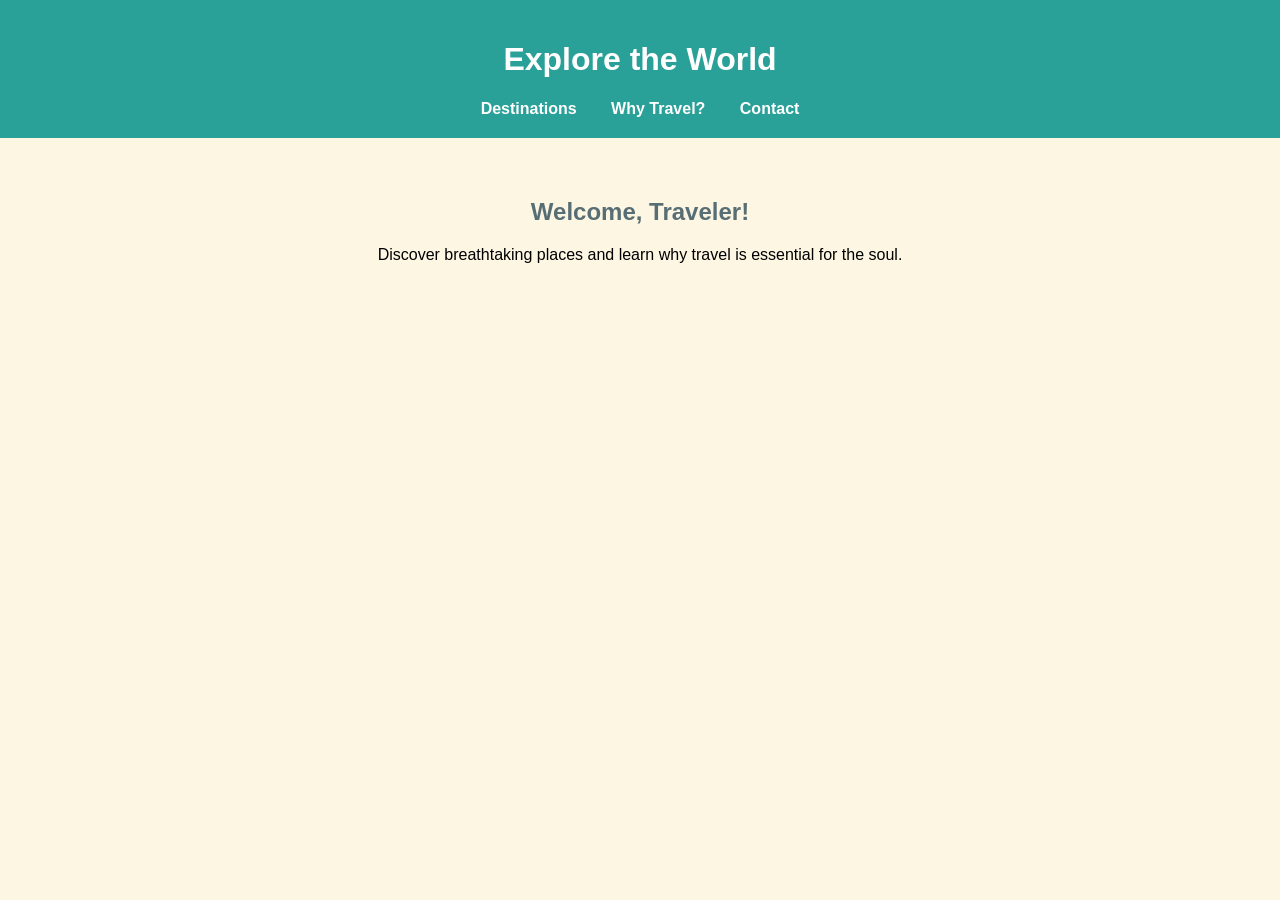
==== index.html @ b03daed4 "Add files via upload" ====
<!DOCTYPE html>
<html>
<head>
    <title>Explore the World</title>
    <link rel="stylesheet" href="style.css">
</head>
<body>
    <header>
        <h1>Explore the World</h1>
        <nav>
            <a href="destinations.html">Destinations</a>
            <a href="why-travel.html">Why Travel?</a>
            <a href="contact.html">Contact</a>
        </nav>
    </header>

    <main>
        <section>
            <h2>Welcome, Traveler!</h2>
            <p>Discover breathtaking places and learn why travel is essential for the soul.</p>
        </section>
    </main>
</body>
</html>
---- style.css ----
body {
    font-family: 'Segoe UI', sans-serif;
    background-color: #fdf6e3;
    margin: 0;
    padding: 0;
    text-align: center;
}

header {
    background-color: #2aa198;
    color: white;
    padding: 20px;
}

nav a {
    margin: 0 15px;
    color: white;
    text-decoration: none;
    font-weight: bold;
}

main {
    padding: 40px;
}
h2 {
    color: #586e75;
}
.destination {
    margin: 40px auto;
    max-width: 600px;
    background-color: #ffffff;
    padding: 20px;
    border-radius: 10px;
    box-shadow: 0 0 10px rgba(0,0,0,0.1);
}


.travel-reasons {
    max-width: 700px;
    margin: 40px auto;
    background-color: #fff;
    padding: 30px;
    border-radius: 10px;
    box-shadow: 0 0 10px rgba(0,0,0,0.1);
    text-align: left;
}

.travel-reasons h2 {
    color: #2aa198;
    margin-top: 20px;
}

.travel-reasons p {
    font-size: 16px;
    color: #333;
}
.contact-form {
    max-width: 600px;
    margin: 40px auto;
    background-color: #fff;
    padding: 30px;
    border-radius: 10px;
    box-shadow: 0 0 10px rgba(0,0,0,0.1);
    text-align: left;
}

.contact-form h2 {
    color: #2aa198;
}

.contact-form input,
.contact-form textarea {
    width: 100%;
    padding: 10px;
    margin-top: 5px;
    border: 1px solid #ccc;
    border-radius: 5px;
}

.contact-form button {
    background-color: #2aa198;
    color: white;
    padding: 10px 20px;
    border: none;
    border-radius: 5px;
    cursor: pointer;
}

.contact-form button:hover {
    background-color: #268f8f;
}
.card {
  border: 1px solid #ccc;
  padding: 20px;
  margin: 20px;
  border-radius: 10px;
  text-align: center;
  background-color: #f9f9f9;
}

.card img {
  max-width: 100%;
  height: auto;
  border-radius: 8px;
}
.card {
  border: 1px solid #ccc;
  border-radius: 8px;
  padding: 16px;
  margin: 16px;
  box-shadow: 2px 2px 8px rgba(0,0,0,0.1);
  text-align: center;
}
.card img {
  border-radius: 4px;
}
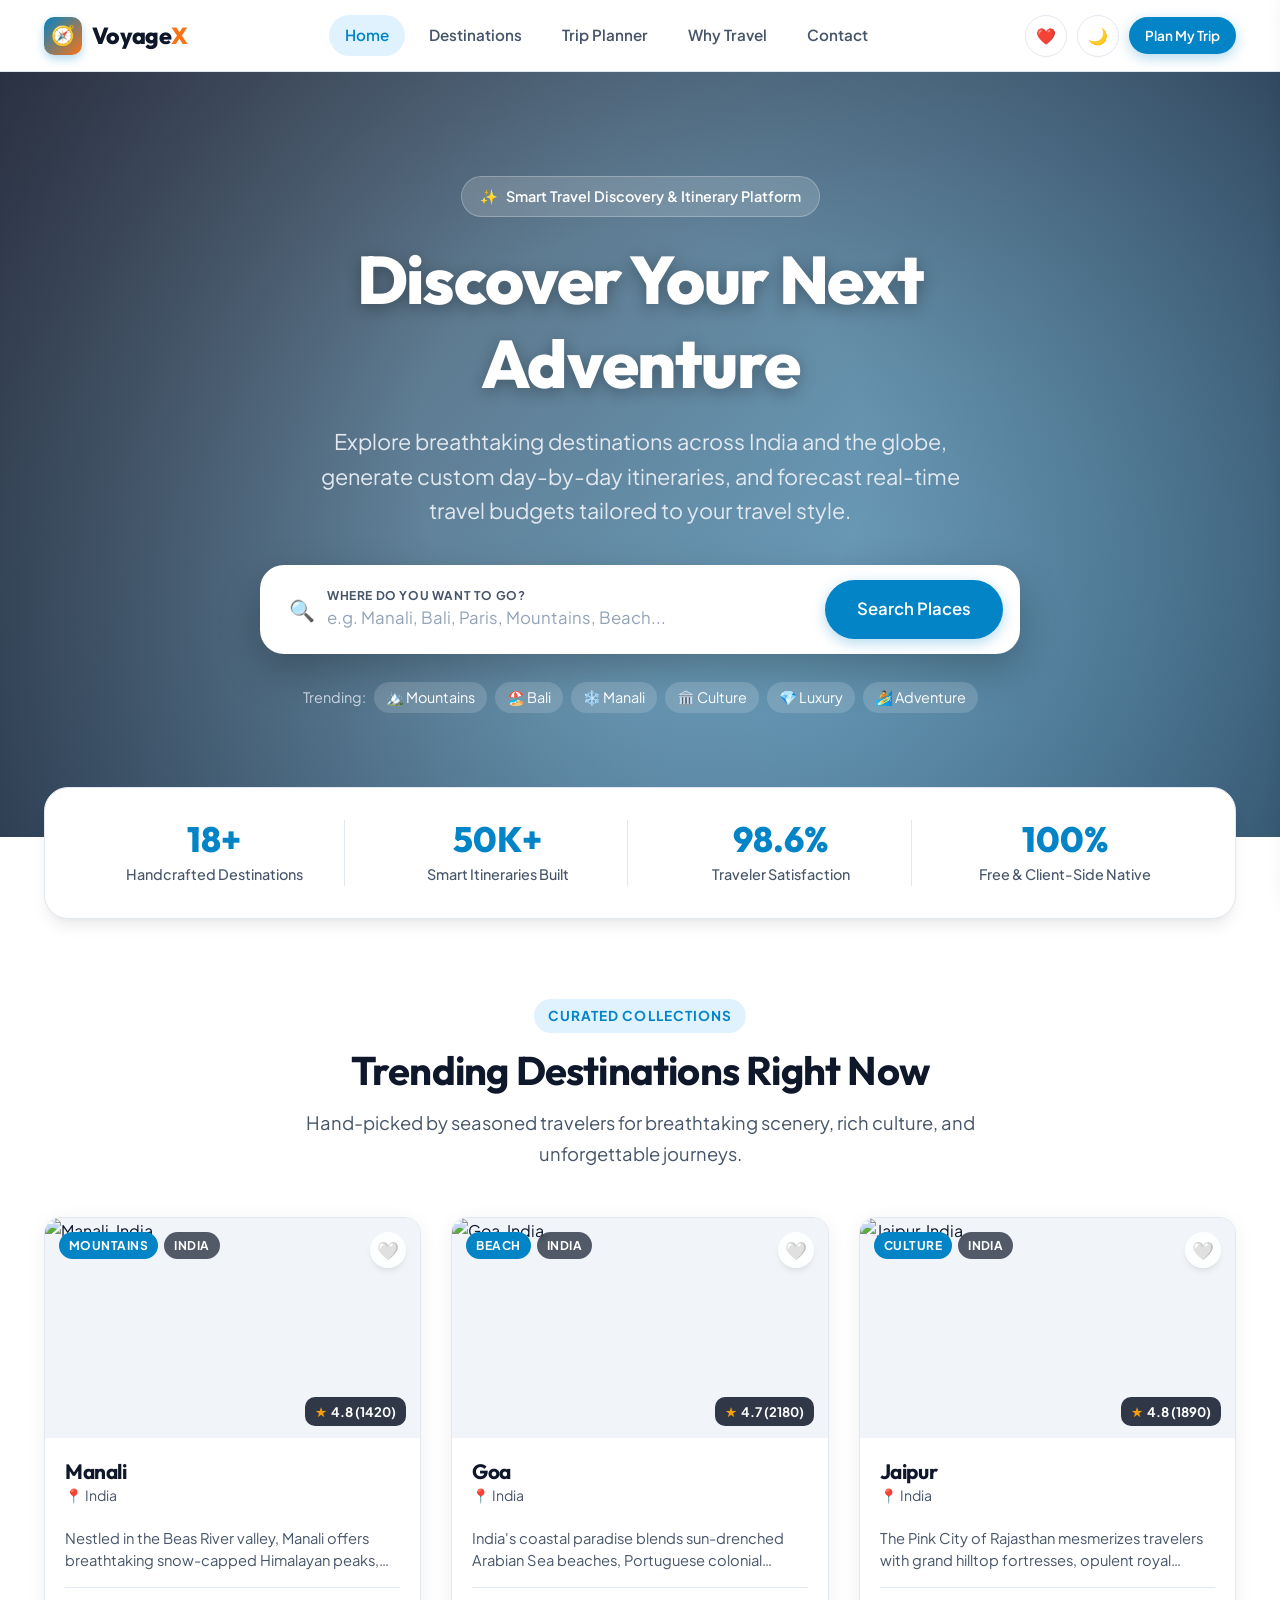
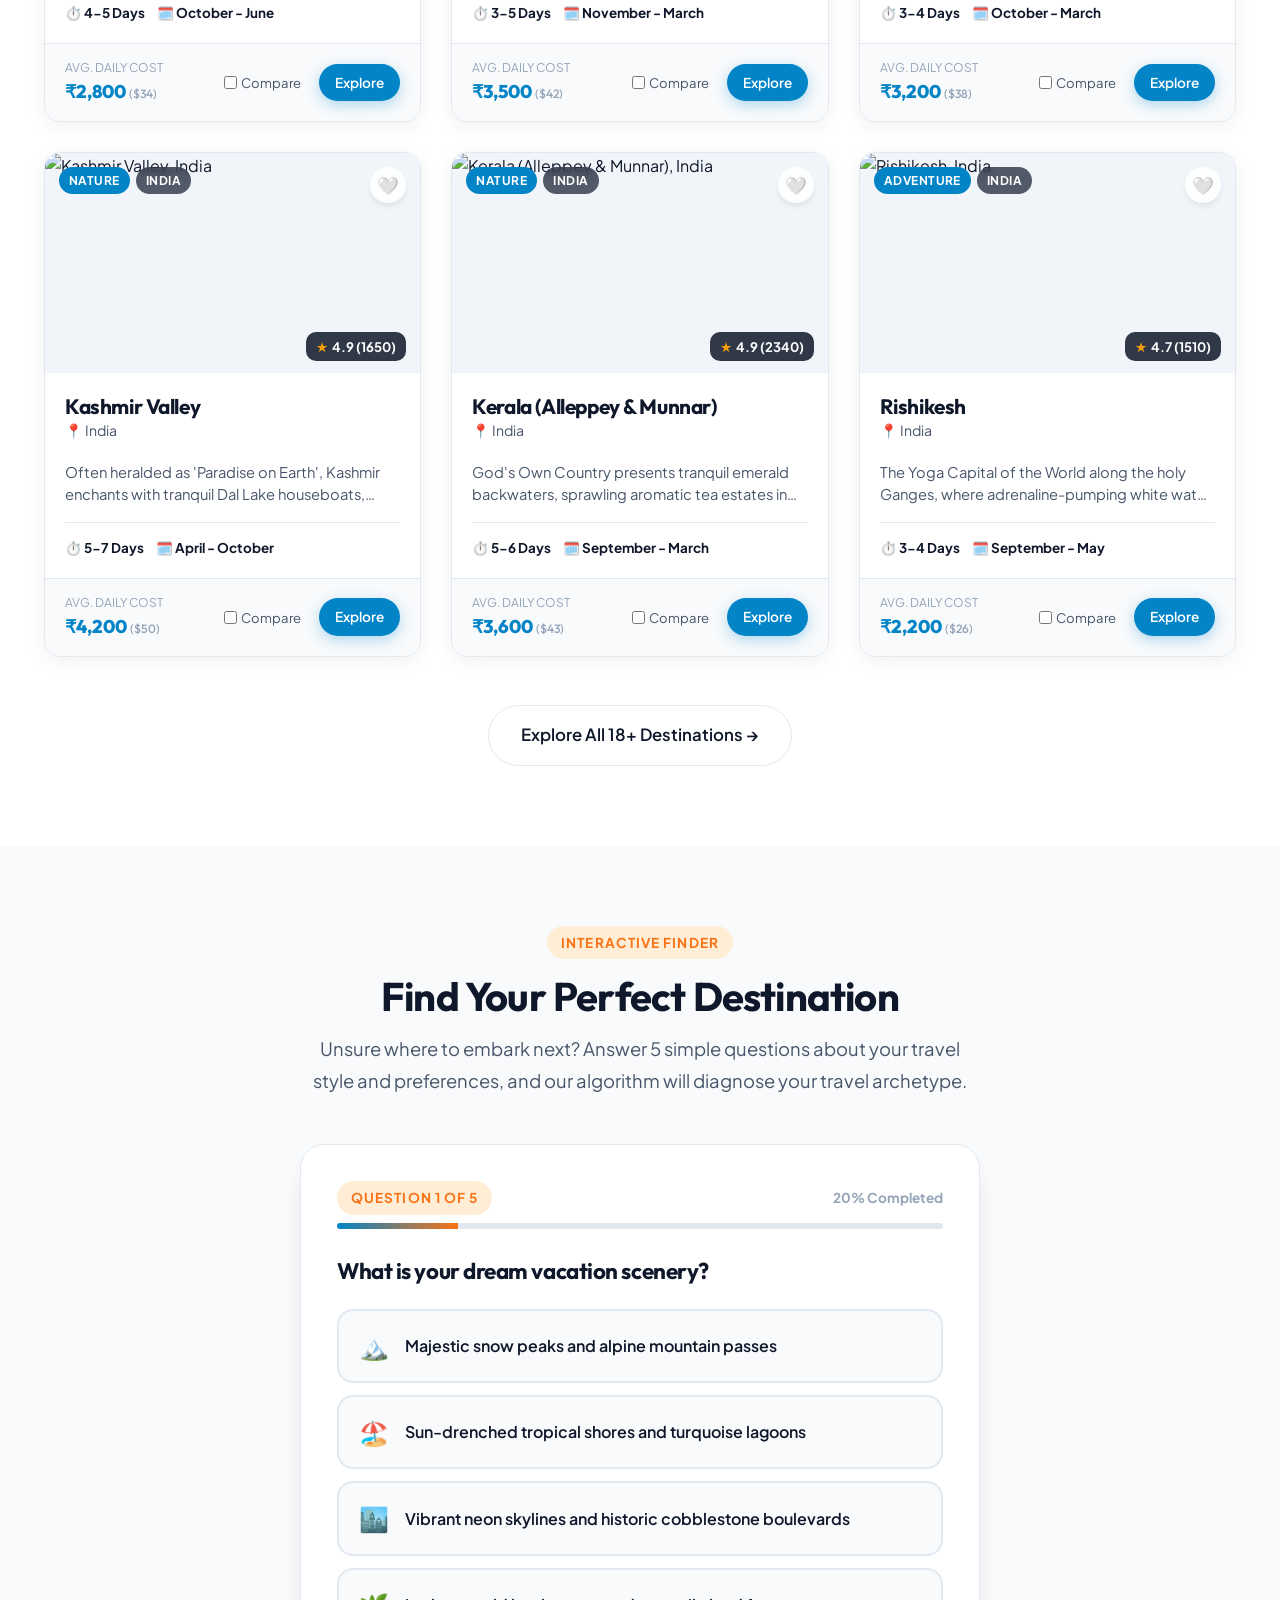
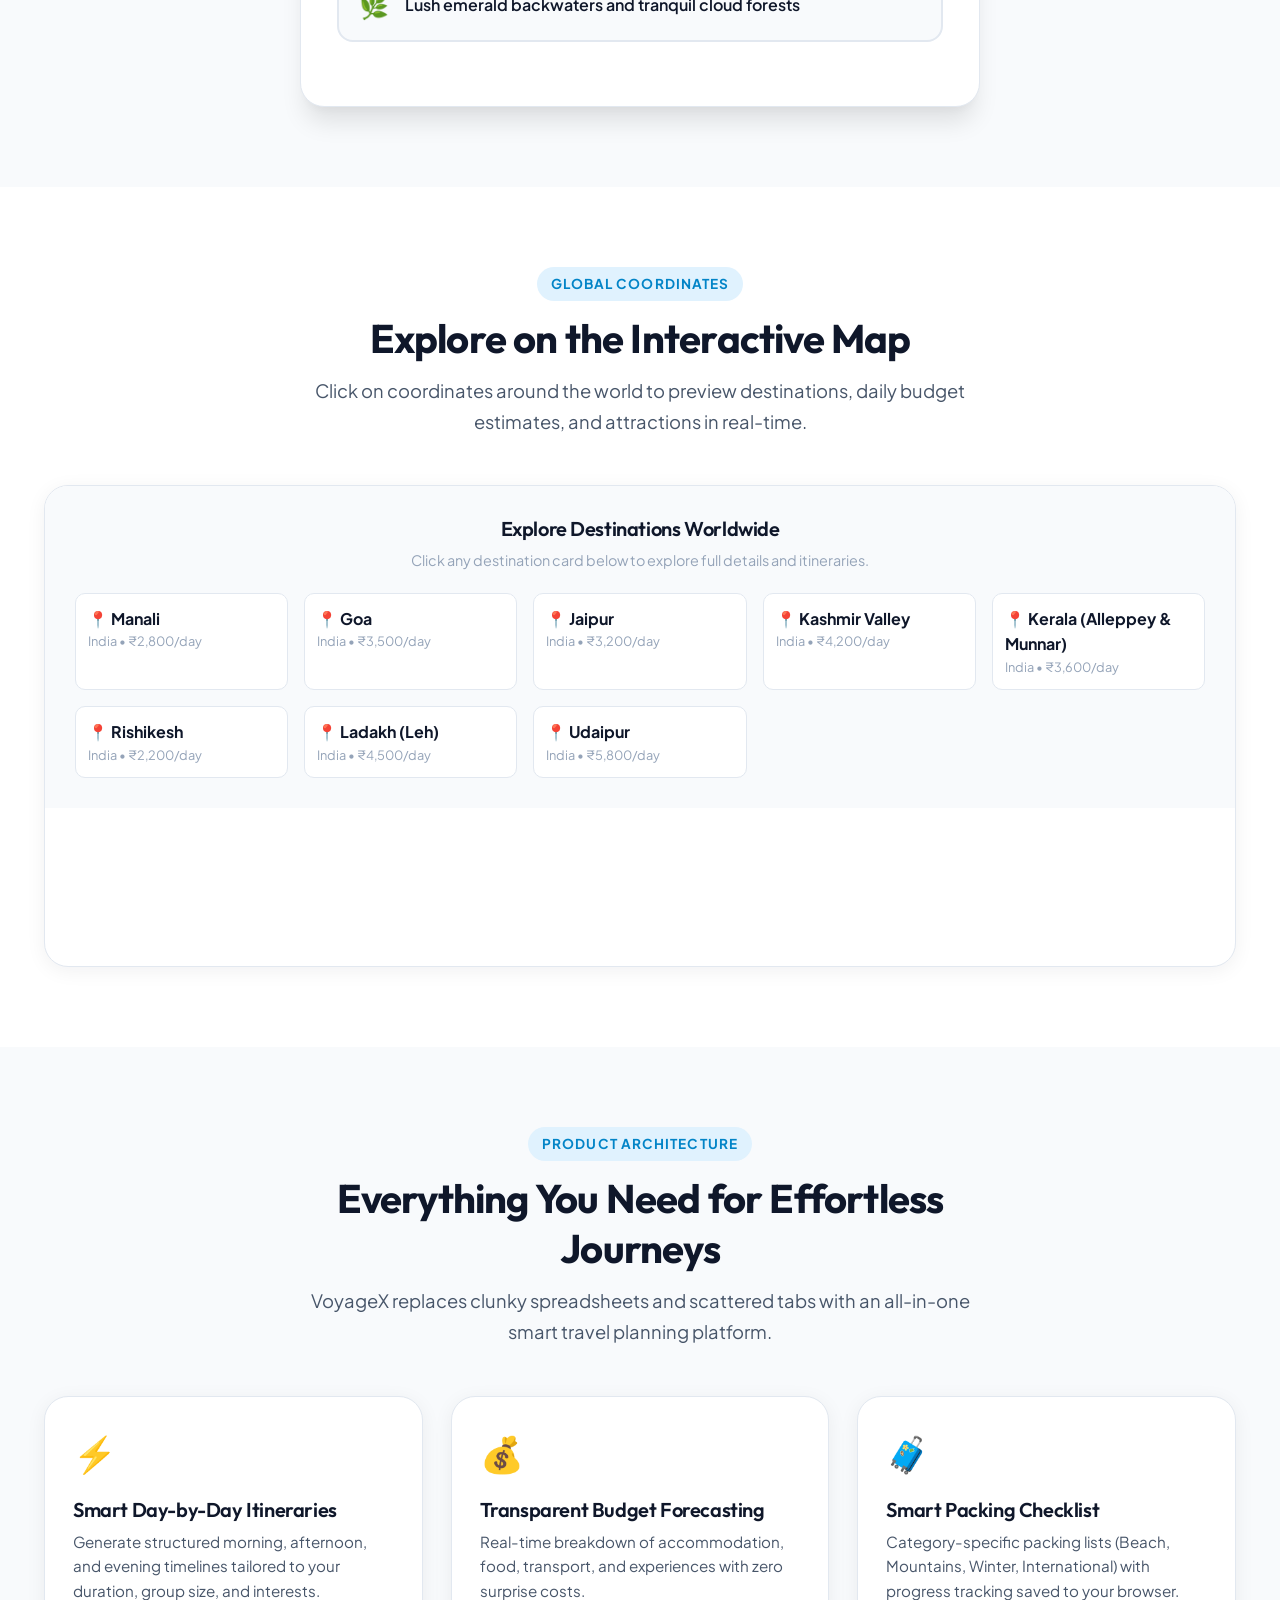
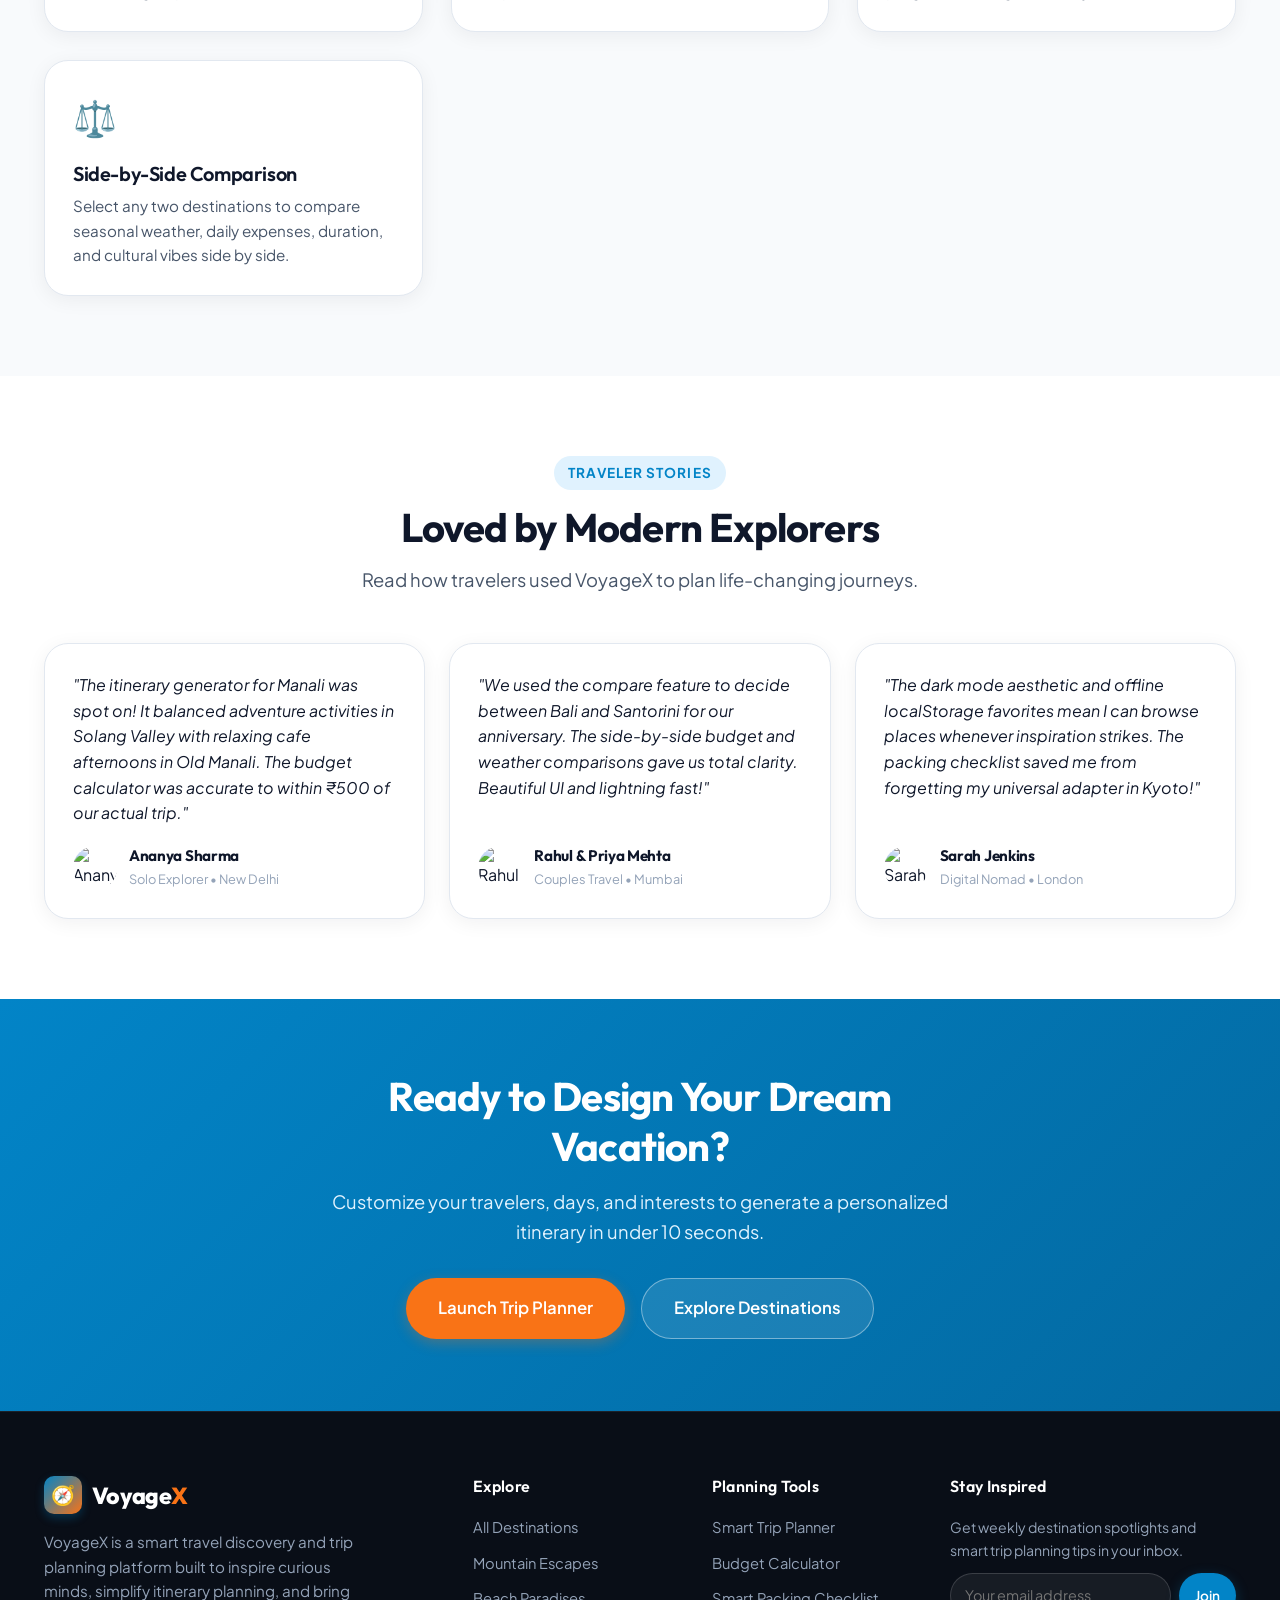
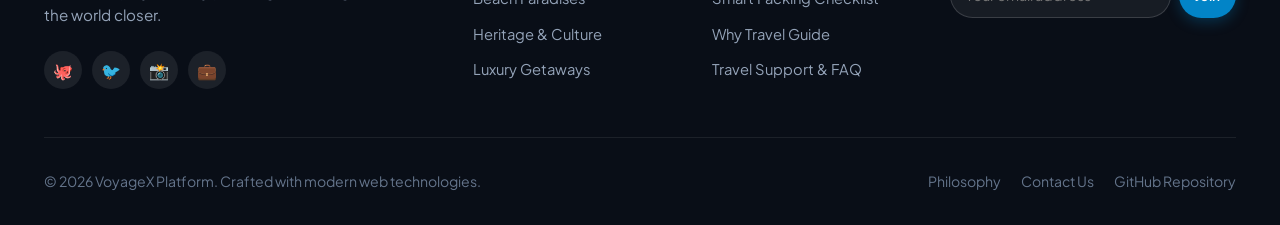
==== commit ed76ebb6: "feat: transform into VoyageX — Smart Travel Discovery & Trip Planning Platform" ====
--- a/index.html
+++ b/index.html
@@ -1,24 +1,445 @@
-<!DOCTYPE html>
-<html>
-<head>
-    <title>Explore the World</title>
-    <link rel="stylesheet" href="style.css">
-</head>
-<body>
-    <header>
-        <h1>Explore the World</h1>
-        <nav>
-            <a href="destinations.html">Destinations</a>
-            <a href="why-travel.html">Why Travel?</a>
-            <a href="contact.html">Contact</a>
-        </nav>
-    </header>
-
-    <main>
-        <section>
-            <h2>Welcome, Traveler!</h2>
-            <p>Discover breathtaking places and learn why travel is essential for the soul.</p>
-        </section>
-    </main>
-</body>
+<!DOCTYPE html>
+<html lang="en" data-theme="light">
+<head>
+  <meta charset="UTF-8">
+  <meta name="viewport" content="width=device-width, initial-scale=1.0">
+  <title>VoyageX — Smart Travel Discovery & Trip Planning Platform</title>
+  <meta name="description" content="Discover handpicked world destinations, build personalized day-by-day travel itineraries, calculate real-time budgets, and find your perfect vacation with VoyageX.">
+  <meta name="keywords" content="travel planning, trip planner, travel discovery, itinerary builder, travel budget calculator, best destinations">
+  
+  <!-- Open Graph / Meta -->
+  <meta property="og:type" content="website">
+  <meta property="og:title" content="VoyageX — Smart Travel Discovery & Trip Planning Platform">
+  <meta property="og:description" content="Explore breathtaking destinations and generate custom day-by-day itineraries with real-time budget forecasting.">
+  <meta property="og:image" content="https://images.unsplash.com/photo-1469854523086-cc02fe5d8800?auto=format&fit=crop&w=1200&q=80">
+  
+  <!-- Favicon (SVG Data URL) -->
+  <link rel="icon" href="data:image/svg+xml,<svg xmlns=%22http://www.w3.org/2000/svg%22 viewBox=%220 0 100 100%22><text y=%22.9em%22 font-size=%2290%22>🧭</text></svg>">
+
+  <!-- Leaflet CSS for Map -->
+  <link rel="stylesheet" href="https://unpkg.com/leaflet@1.9.4/dist/leaflet.css" integrity="sha256-p4NxAoJBhIIN+hmNHrzRCf9tD/miZyoHS5obTRR9BMY=" crossorigin="" />
+
+  <!-- Stylesheets -->
+  <link rel="stylesheet" href="css/style.css">
+  <link rel="stylesheet" href="css/components.css">
+  <link rel="stylesheet" href="css/dark-mode.css">
+  <link rel="stylesheet" href="css/responsive.css">
+</head>
+<body>
+  <!-- Accessible Skip Link -->
+  <a href="#main-content" class="skip-link">Skip to main content</a>
+
+  <!-- Global Header & Navbar -->
+  <header class="site-header">
+    <div class="container nav-container">
+      <a href="index.html" class="brand-logo" aria-label="VoyageX Home">
+        <span class="logo-icon">🧭</span>
+        <span>Voyage<span class="brand-highlight">X</span></span>
+      </a>
+
+      <!-- Desktop Navigation Links -->
+      <nav class="nav-menu" aria-label="Main Navigation">
+        <a href="index.html" class="nav-link active">Home</a>
+        <a href="destinations.html" class="nav-link">Destinations</a>
+        <a href="trip-planner.html" class="nav-link">Trip Planner</a>
+        <a href="why-travel.html" class="nav-link">Why Travel</a>
+        <a href="contact.html" class="nav-link">Contact</a>
+      </nav>
+
+      <!-- Nav Actions (Favorites, Dark Mode, Mobile Hamburger) -->
+      <div class="nav-actions">
+        <button class="btn-icon open-favorites-btn" aria-label="View Saved Favorites" title="Saved Favorites">
+          ❤️
+          <span class="badge-count fav-badge-count" style="display: none;">0</span>
+        </button>
+
+        <button class="btn-icon theme-toggle-btn" aria-label="Toggle Theme" title="Toggle Theme">
+          <span class="theme-toggle-icon">🌙</span>
+        </button>
+
+        <a href="trip-planner.html" class="btn btn-sm btn-primary nav-cta-btn">
+          Plan My Trip
+        </a>
+
+        <!-- Hamburger for Mobile -->
+        <button class="hamburger" aria-label="Toggle Mobile Menu" aria-expanded="false">
+          <span></span>
+          <span></span>
+          <span></span>
+        </button>
+      </div>
+    </div>
+  </header>
+
+  <!-- Mobile Navigation Drawer -->
+  <div class="mobile-nav-backdrop" aria-hidden="true"></div>
+  <aside class="mobile-nav-drawer" aria-label="Mobile Navigation Drawer">
+    <div class="mobile-nav-header">
+      <div class="brand-logo">
+        <span class="logo-icon">🧭</span>
+        <span>Voyage<span class="brand-highlight">X</span></span>
+      </div>
+      <button class="mobile-nav-close btn-icon" aria-label="Close Mobile Menu">✕</button>
+    </div>
+    <div class="mobile-nav-links">
+      <a href="index.html" class="nav-link active">Home</a>
+      <a href="destinations.html" class="nav-link">Destinations</a>
+      <a href="trip-planner.html" class="nav-link">Trip Planner</a>
+      <a href="why-travel.html" class="nav-link">Why Travel</a>
+      <a href="contact.html" class="nav-link">Contact</a>
+    </div>
+    <div style="margin-top: auto; padding-top: 24px; border-top: 1px solid var(--border);">
+      <button class="btn btn-primary" style="width: 100%;" onclick="window.location.href='trip-planner.html'">
+        ✨ Launch Trip Builder
+      </button>
+    </div>
+  </aside>
+
+  <!-- Saved Favorites Slide-Over Drawer -->
+  <div class="favorites-drawer-backdrop drawer-backdrop" aria-hidden="true">
+    <div class="drawer-panel" role="dialog" aria-label="My Saved Destinations">
+      <div class="drawer-header">
+        <div style="display: flex; align-items: center; gap: 8px;">
+          <h4 style="margin: 0; font-size: 1.15rem;">❤️ Saved Destinations</h4>
+          <span class="section-tag accent fav-badge-count" style="margin: 0; font-size: 0.75rem; padding: 2px 8px;">0</span>
+        </div>
+        <button class="close-favorites-btn btn-icon" aria-label="Close Favorites Drawer">✕</button>
+      </div>
+      <div class="drawer-body favorites-list-container">
+        <!-- Rendered dynamically via js/app.js -->
+      </div>
+      <div class="drawer-footer" style="display: flex; justify-content: space-between; align-items: center;">
+        <button class="btn btn-sm btn-ghost clear-favorites-btn" style="color: var(--danger);">Clear All</button>
+        <a href="destinations.html" class="btn btn-sm btn-primary" onclick="closeFavoritesDrawer()">Explore More</a>
+      </div>
+    </div>
+  </div>
+
+  <!-- Main Content -->
+  <main id="main-content">
+    <!-- Cinematic Hero Section -->
+    <section class="hero-section">
+      <div class="hero-overlay"></div>
+      <div class="hero-content">
+        <div class="hero-badge">
+          <span>✨</span> Smart Travel Discovery & Itinerary Platform
+        </div>
+        <h1 class="hero-title">Discover Your Next Adventure</h1>
+        <p class="hero-subtitle">
+          Explore breathtaking destinations across India and the globe, generate custom day-by-day itineraries, and forecast real-time travel budgets tailored to your travel style.
+        </p>
+
+        <!-- Floating Destination Live Search Bar -->
+        <form class="hero-search-card" onsubmit="event.preventDefault(); handleHeroSearch();">
+          <div class="search-field-group">
+            <span class="search-icon">🔍</span>
+            <div class="search-input-wrapper">
+              <label for="hero-search-input">Where do you want to go?</label>
+              <input type="text" id="hero-search-input" placeholder="e.g. Manali, Bali, Paris, Mountains, Beach..." autocomplete="off">
+            </div>
+          </div>
+          <button type="submit" class="btn btn-primary btn-lg">Search Places</button>
+        </form>
+
+        <!-- Quick Filter Tags -->
+        <div class="hero-quick-tags">
+          <span>Trending:</span>
+          <span class="hero-quick-tag" onclick="window.location.href='destinations.html?category=Mountains'">🏔️ Mountains</span>
+          <span class="hero-quick-tag" onclick="window.location.href='destinations.html?search=Bali'">🏖️ Bali</span>
+          <span class="hero-quick-tag" onclick="window.location.href='destinations.html?search=Manali'">❄️ Manali</span>
+          <span class="hero-quick-tag" onclick="window.location.href='destinations.html?category=Culture'">🏛️ Culture</span>
+          <span class="hero-quick-tag" onclick="window.location.href='destinations.html?category=Luxury'">💎 Luxury</span>
+          <span class="hero-quick-tag" onclick="window.location.href='destinations.html?category=Adventure'">🏄 Adventure</span>
+        </div>
+      </div>
+    </section>
+
+    <!-- Platform Stats Bar -->
+    <section class="container" style="position: relative;">
+      <div class="stats-bar">
+        <div class="stat-item">
+          <div class="stat-number">18+</div>
+          <div class="stat-label">Handcrafted Destinations</div>
+        </div>
+        <div class="stat-item">
+          <div class="stat-number">50K+</div>
+          <div class="stat-label">Smart Itineraries Built</div>
+        </div>
+        <div class="stat-item">
+          <div class="stat-number">98.6%</div>
+          <div class="stat-label">Traveler Satisfaction</div>
+        </div>
+        <div class="stat-item">
+          <div class="stat-number">100%</div>
+          <div class="stat-label">Free & Client-Side Native</div>
+        </div>
+      </div>
+    </section>
+
+    <!-- Featured / Trending Destinations Section -->
+    <section class="section-padding">
+      <div class="container">
+        <div class="section-header">
+          <span class="section-tag">Curated Collections</span>
+          <h2>Trending Destinations Right Now</h2>
+          <p class="lead">Hand-picked by seasoned travelers for breathtaking scenery, rich culture, and unforgettable journeys.</p>
+        </div>
+
+        <!-- Dynamic Destination Grid -->
+        <div class="destinations-grid" id="trending-destinations-grid">
+          <!-- Dynamically populated via script -->
+        </div>
+
+        <div style="text-align: center; margin-top: 48px;">
+          <a href="destinations.html" class="btn btn-outline btn-lg">
+            Explore All 18+ Destinations →
+          </a>
+        </div>
+      </div>
+    </section>
+
+    <!-- Travel Personality Quiz Teaser Section -->
+    <section class="section-padding" style="background: var(--bg-secondary);">
+      <div class="container">
+        <div class="section-header">
+          <span class="section-tag accent">Interactive Finder</span>
+          <h2>Find Your Perfect Destination</h2>
+          <p class="lead">Unsure where to embark next? Answer 5 simple questions about your travel style and preferences, and our algorithm will diagnose your travel archetype.</p>
+        </div>
+
+        <!-- Embedded Interactive Quiz -->
+        <div id="quiz-container">
+          <!-- Rendered dynamically by js/quiz.js -->
+        </div>
+      </div>
+    </section>
+
+    <!-- Interactive Global Map Explorer -->
+    <section class="section-padding">
+      <div class="container">
+        <div class="section-header">
+          <span class="section-tag">Global Coordinates</span>
+          <h2>Explore on the Interactive Map</h2>
+          <p class="lead">Click on coordinates around the world to preview destinations, daily budget estimates, and attractions in real-time.</p>
+        </div>
+
+        <div class="map-section-wrapper">
+          <div id="voyagex-map" role="region" aria-label="Interactive Travel Map"></div>
+        </div>
+      </div>
+    </section>
+
+    <!-- Why VoyageX Platform Features -->
+    <section class="section-padding" style="background: var(--bg-secondary);">
+      <div class="container">
+        <div class="section-header">
+          <span class="section-tag">Product Architecture</span>
+          <h2>Everything You Need for Effortless Journeys</h2>
+          <p class="lead">VoyageX replaces clunky spreadsheets and scattered tabs with an all-in-one smart travel planning platform.</p>
+        </div>
+
+        <div style="display: grid; grid-template-columns: repeat(auto-fit, minmax(280px, 1fr)); gap: 28px;">
+          <!-- Feature 1 -->
+          <div class="planner-card">
+            <div style="font-size: 2.2rem; margin-bottom: 16px;">⚡</div>
+            <h4>Smart Day-by-Day Itineraries</h4>
+            <p style="margin-top: 8px; font-size: 0.95rem;">Generate structured morning, afternoon, and evening timelines tailored to your duration, group size, and interests.</p>
+          </div>
+
+          <!-- Feature 2 -->
+          <div class="planner-card">
+            <div style="font-size: 2.2rem; margin-bottom: 16px;">💰</div>
+            <h4>Transparent Budget Forecasting</h4>
+            <p style="margin-top: 8px; font-size: 0.95rem;">Real-time breakdown of accommodation, food, transport, and experiences with zero surprise costs.</p>
+          </div>
+
+          <!-- Feature 3 -->
+          <div class="planner-card">
+            <div style="font-size: 2.2rem; margin-bottom: 16px;">🧳</div>
+            <h4>Smart Packing Checklist</h4>
+            <p style="margin-top: 8px; font-size: 0.95rem;">Category-specific packing lists (Beach, Mountains, Winter, International) with progress tracking saved to your browser.</p>
+          </div>
+
+          <!-- Feature 4 -->
+          <div class="planner-card">
+            <div style="font-size: 2.2rem; margin-bottom: 16px;">⚖️</div>
+            <h4>Side-by-Side Comparison</h4>
+            <p style="margin-top: 8px; font-size: 0.95rem;">Select any two destinations to compare seasonal weather, daily expenses, duration, and cultural vibes side by side.</p>
+          </div>
+        </div>
+      </div>
+    </section>
+
+    <!-- Testimonials Section -->
+    <section class="section-padding">
+      <div class="container">
+        <div class="section-header">
+          <span class="section-tag">Traveler Stories</span>
+          <h2>Loved by Modern Explorers</h2>
+          <p class="lead">Read how travelers used VoyageX to plan life-changing journeys.</p>
+        </div>
+
+        <div style="display: grid; grid-template-columns: repeat(auto-fit, minmax(300px, 1fr)); gap: 24px;">
+          <!-- Testimonial 1 -->
+          <div class="planner-card" style="display: flex; flex-direction: column; justify-content: space-between;">
+            <p style="font-size: 1rem; font-style: italic; color: var(--text-primary); margin-bottom: 20px;">
+              "The itinerary generator for Manali was spot on! It balanced adventure activities in Solang Valley with relaxing cafe afternoons in Old Manali. The budget calculator was accurate to within ₹500 of our actual trip."
+            </p>
+            <div style="display: flex; align-items: center; gap: 12px;">
+              <img src="https://images.unsplash.com/photo-1534528741775-53994a69daeb?auto=format&fit=crop&w=120&q=80" alt="Ananya" style="width: 44px; height: 44px; border-radius: 50%; object-fit: cover;">
+              <div>
+                <h5 style="margin: 0; font-size: 0.95rem;">Ananya Sharma</h5>
+                <span style="font-size: 0.8rem; color: var(--text-muted);">Solo Explorer • New Delhi</span>
+              </div>
+            </div>
+          </div>
+
+          <!-- Testimonial 2 -->
+          <div class="planner-card" style="display: flex; flex-direction: column; justify-content: space-between;">
+            <p style="font-size: 1rem; font-style: italic; color: var(--text-primary); margin-bottom: 20px;">
+              "We used the compare feature to decide between Bali and Santorini for our anniversary. The side-by-side budget and weather comparisons gave us total clarity. Beautiful UI and lightning fast!"
+            </p>
+            <div style="display: flex; align-items: center; gap: 12px;">
+              <img src="https://images.unsplash.com/photo-1507003211169-0a1dd7228f2d?auto=format&fit=crop&w=120&q=80" alt="Rahul" style="width: 44px; height: 44px; border-radius: 50%; object-fit: cover;">
+              <div>
+                <h5 style="margin: 0; font-size: 0.95rem;">Rahul & Priya Mehta</h5>
+                <span style="font-size: 0.8rem; color: var(--text-muted);">Couples Travel • Mumbai</span>
+              </div>
+            </div>
+          </div>
+
+          <!-- Testimonial 3 -->
+          <div class="planner-card" style="display: flex; flex-direction: column; justify-content: space-between;">
+            <p style="font-size: 1rem; font-style: italic; color: var(--text-primary); margin-bottom: 20px;">
+              "The dark mode aesthetic and offline localStorage favorites mean I can browse places whenever inspiration strikes. The packing checklist saved me from forgetting my universal adapter in Kyoto!"
+            </p>
+            <div style="display: flex; align-items: center; gap: 12px;">
+              <img src="https://images.unsplash.com/photo-1517841905240-472988babdf9?auto=format&fit=crop&w=120&q=80" alt="Sarah" style="width: 44px; height: 44px; border-radius: 50%; object-fit: cover;">
+              <div>
+                <h5 style="margin: 0; font-size: 0.95rem;">Sarah Jenkins</h5>
+                <span style="font-size: 0.8rem; color: var(--text-muted);">Digital Nomad • London</span>
+              </div>
+            </div>
+          </div>
+        </div>
+      </div>
+    </section>
+
+    <!-- Global CTA Banner -->
+    <section style="background: linear-gradient(135deg, var(--primary) 0%, #0369a1 100%); color: #fff; padding: 72px 24px; text-align: center;">
+      <div class="container" style="max-width: 720px;">
+        <h2 style="color: #fff; margin-bottom: 16px;">Ready to Design Your Dream Vacation?</h2>
+        <p style="color: #e0f2fe; font-size: 1.15rem; margin-bottom: 32px;">
+          Customize your travelers, days, and interests to generate a personalized itinerary in under 10 seconds.
+        </p>
+        <div style="display: flex; gap: 16px; justify-content: center; flex-wrap: wrap;">
+          <a href="trip-planner.html" class="btn btn-accent btn-lg">Launch Trip Planner</a>
+          <a href="destinations.html" class="btn btn-outline btn-lg" style="color: #fff; border-color: rgba(255,255,255,0.4); background: rgba(255,255,255,0.1);">Explore Destinations</a>
+        </div>
+      </div>
+    </section>
+  </main>
+
+  <!-- Global Footer -->
+  <footer class="site-footer">
+    <div class="container">
+      <div class="footer-top">
+        <!-- Brand Column -->
+        <div class="footer-brand">
+          <div class="brand-logo" style="color: #fff;">
+            <span class="logo-icon">🧭</span>
+            <span>Voyage<span class="brand-highlight">X</span></span>
+          </div>
+          <p>
+            VoyageX is a smart travel discovery and trip planning platform built to inspire curious minds, simplify itinerary planning, and bring the world closer.
+          </p>
+          <div class="footer-socials">
+            <a href="https://github.com/manas0306-ops/travel-website" target="_blank" rel="noopener noreferrer" class="footer-social-link" aria-label="GitHub">🐙</a>
+            <a href="contact.html" class="footer-social-link" aria-label="Twitter">🐦</a>
+            <a href="contact.html" class="footer-social-link" aria-label="Instagram">📸</a>
+            <a href="contact.html" class="footer-social-link" aria-label="LinkedIn">💼</a>
+          </div>
+        </div>
+
+        <!-- Navigation Columns -->
+        <div class="footer-col">
+          <h4>Explore</h4>
+          <div class="footer-links">
+            <a href="destinations.html">All Destinations</a>
+            <a href="destinations.html?category=Mountains">Mountain Escapes</a>
+            <a href="destinations.html?category=Beach">Beach Paradises</a>
+            <a href="destinations.html?category=Culture">Heritage & Culture</a>
+            <a href="destinations.html?category=Luxury">Luxury Getaways</a>
+          </div>
+        </div>
+
+        <div class="footer-col">
+          <h4>Planning Tools</h4>
+          <div class="footer-links">
+            <a href="trip-planner.html">Smart Trip Planner</a>
+            <a href="trip-planner.html#budget-section">Budget Calculator</a>
+            <a href="trip-planner.html#packing-section">Smart Packing Checklist</a>
+            <a href="why-travel.html">Why Travel Guide</a>
+            <a href="contact.html">Travel Support & FAQ</a>
+          </div>
+        </div>
+
+        <!-- Newsletter Column -->
+        <div class="footer-col">
+          <h4>Stay Inspired</h4>
+          <p style="font-size: 0.88rem; color: #94a3b8; margin-bottom: 12px;">Get weekly destination spotlights and smart trip planning tips in your inbox.</p>
+          <form class="newsletter-form">
+            <input type="email" placeholder="Your email address" required aria-label="Email address for newsletter">
+            <button type="submit" class="btn btn-sm btn-primary">Join</button>
+          </form>
+        </div>
+      </div>
+
+      <div class="footer-bottom">
+        <div>
+          &copy; 2026 VoyageX Platform. Crafted with modern web technologies.
+        </div>
+        <div class="footer-legal-links">
+          <a href="why-travel.html">Philosophy</a>
+          <a href="contact.html">Contact Us</a>
+          <a href="https://github.com/manas0306-ops/travel-website" target="_blank" rel="noopener noreferrer">GitHub Repository</a>
+        </div>
+      </div>
+    </div>
+  </footer>
+
+  <!-- Destination Detail Modal Container -->
+  <div id="destination-modal" class="modal-backdrop" role="dialog" aria-modal="true"></div>
+
+  <!-- Leaflet Map JS -->
+  <script src="https://unpkg.com/leaflet@1.9.4/dist/leaflet.js" integrity="sha256-20nQCchB9co0qIjJZRGuk2/Z9VM+kNiyxNV1lvTlZBo=" crossorigin=""></script>
+
+  <!-- Application Scripts -->
+  <script src="js/destinations-data.js"></script>
+  <script src="js/app.js"></script>
+  <script src="js/destinations.js"></script>
+  <script src="js/quiz.js"></script>
+  <script src="js/map.js"></script>
+
+  <script>
+    // Inline script for hero search redirect and homepage trending list render
+    function handleHeroSearch() {
+      const input = document.getElementById('hero-search-input');
+      if (input && input.value.trim()) {
+        window.location.href = `destinations.html?search=${encodeURIComponent(input.value.trim())}`;
+      } else {
+        window.location.href = 'destinations.html';
+      }
+    }
+
+    document.addEventListener('DOMContentLoaded', () => {
+      // Render trending destinations on homepage
+      const trendingContainer = document.getElementById('trending-destinations-grid');
+      if (trendingContainer && typeof DESTINATIONS !== 'undefined') {
+        const trendingList = DESTINATIONS.filter(d => d.trending || d.featured).slice(0, 6);
+        trendingContainer.innerHTML = trendingList.map(item => createDestinationCardHtml(item)).join('');
+      }
+    });
+  </script>
+</body>
 </html>
--- a/css/style.css
+++ b/css/style.css
@@ -0,0 +1,789 @@
+/* ==========================================================================
+   VOYAGEX DESIGN SYSTEM — CORE STYLESHEET
+   Tokens, Typography, Header, Navigation, Footer, Modals, Drawers & Utilities
+   ========================================================================== */
+
+@import url('https://fonts.googleapis.com/css2?family=Outfit:wght@400;500;600;700;800&family=Plus+Jakarta+Sans:wght@300;400;500;600;700&display=swap');
+
+/* --- DESIGN TOKENS --- */
+:root {
+  /* Brand Palette - Travel Teal & Sunset Coral */
+  --primary: #0284c7;            /* Deep travel cyan */
+  --primary-hover: #0369a1;
+  --primary-light: #e0f2fe;
+  --primary-subtle: #f0f9ff;
+  --primary-rgb: 2, 132, 199;
+
+  --accent: #f97316;             /* Warm sunset coral */
+  --accent-hover: #ea580c;
+  --accent-light: #ffedd5;
+  --accent-rgb: 249, 115, 22;
+
+  --success: #10b981;
+  --warning: #f59e0b;
+  --danger: #ef4444;
+
+  /* Neutral Light Theme */
+  --bg-primary: #ffffff;
+  --bg-secondary: #f8fafc;
+  --bg-tertiary: #f1f5f9;
+  --surface: #ffffff;
+  --surface-elevated: #ffffff;
+  --border: #e2e8f0;
+  --border-subtle: #cbd5e1;
+
+  --text-primary: #0f172a;       /* Deep navy charcoal */
+  --text-secondary: #475569;     /* Slate */
+  --text-muted: #94a3b8;         /* Soft slate */
+  --text-inverse: #ffffff;
+
+  /* Glassmorphism & Overlays */
+  --glass-bg: rgba(255, 255, 255, 0.82);
+  --glass-border: rgba(255, 255, 255, 0.4);
+  --glass-shadow: 0 8px 32px 0 rgba(15, 23, 42, 0.08);
+  --modal-backdrop: rgba(15, 23, 42, 0.6);
+
+  /* Shadows */
+  --shadow-sm: 0 1px 2px 0 rgba(0, 0, 0, 0.05);
+  --shadow-md: 0 4px 6px -1px rgba(0, 0, 0, 0.08), 0 2px 4px -2px rgba(0, 0, 0, 0.05);
+  --shadow-lg: 0 10px 15px -3px rgba(0, 0, 0, 0.08), 0 4px 6px -4px rgba(0, 0, 0, 0.04);
+  --shadow-xl: 0 20px 25px -5px rgba(0, 0, 0, 0.1), 0 8px 10px -6px rgba(0, 0, 0, 0.04);
+  --shadow-card: 0 4px 20px rgba(15, 23, 42, 0.06);
+  --shadow-card-hover: 0 16px 32px rgba(15, 23, 42, 0.12);
+
+  /* Radii */
+  --radius-sm: 6px;
+  --radius-md: 10px;
+  --radius-lg: 16px;
+  --radius-xl: 24px;
+  --radius-full: 9999px;
+
+  /* Typography */
+  --font-display: 'Outfit', -apple-system, BlinkMacSystemFont, 'Segoe UI', Roboto, sans-serif;
+  --font-body: 'Plus Jakarta Sans', -apple-system, BlinkMacSystemFont, 'Segoe UI', Roboto, sans-serif;
+
+  /* Transitions */
+  --transition-fast: 0.15s ease;
+  --transition-base: 0.25s cubic-bezier(0.4, 0, 0.2, 1);
+  --transition-smooth: 0.4s cubic-bezier(0.16, 1, 0.3, 1);
+
+  /* Layout */
+  --header-height: 72px;
+  --container-max: 1240px;
+}
+
+/* --- RESET & BOX MODEL --- */
+*, *::before, *::after {
+  box-sizing: border-box;
+  margin: 0;
+  padding: 0;
+}
+
+html {
+  scroll-behavior: smooth;
+  font-size: 16px;
+  -webkit-text-size-adjust: 100%;
+}
+
+body {
+  font-family: var(--font-body);
+  background-color: var(--bg-primary);
+  color: var(--text-primary);
+  line-height: 1.6;
+  min-height: 100vh;
+  display: flex;
+  flex-direction: column;
+  overflow-x: hidden;
+  transition: background-color var(--transition-smooth), color var(--transition-smooth);
+}
+
+img, picture, video, canvas, svg {
+  display: block;
+  max-width: 100%;
+}
+
+input, button, textarea, select {
+  font: inherit;
+  color: inherit;
+}
+
+button {
+  cursor: pointer;
+  border: none;
+  background: none;
+}
+
+a {
+  color: inherit;
+  text-decoration: none;
+  transition: color var(--transition-fast);
+}
+
+ul, ol {
+  list-style: none;
+}
+
+/* --- ACCESSIBILITY & FOCUS --- */
+:focus-visible {
+  outline: 2px solid var(--primary);
+  outline-offset: 3px;
+  border-radius: var(--radius-sm);
+}
+
+.skip-link {
+  position: absolute;
+  top: -100px;
+  left: 20px;
+  background: var(--primary);
+  color: #fff;
+  padding: 10px 16px;
+  z-index: 9999;
+  border-radius: var(--radius-md);
+  font-weight: 600;
+  transition: top var(--transition-fast);
+}
+.skip-link:focus {
+  top: 16px;
+}
+
+/* --- TYPOGRAPHY --- */
+h1, h2, h3, h4, h5, h6 {
+  font-family: var(--font-display);
+  font-weight: 700;
+  line-height: 1.25;
+  color: var(--text-primary);
+  letter-spacing: -0.02em;
+}
+
+h1 { font-size: clamp(2.25rem, 5vw, 3.5rem); }
+h2 { font-size: clamp(1.75rem, 3.5vw, 2.5rem); }
+h3 { font-size: clamp(1.25rem, 2.5vw, 1.75rem); }
+h4 { font-size: 1.25rem; font-weight: 600; }
+
+p {
+  color: var(--text-secondary);
+}
+
+.lead {
+  font-size: 1.15rem;
+  line-height: 1.7;
+  color: var(--text-secondary);
+}
+
+.section-tag {
+  display: inline-flex;
+  align-items: center;
+  gap: 6px;
+  background: var(--primary-light);
+  color: var(--primary);
+  font-size: 0.85rem;
+  font-weight: 700;
+  text-transform: uppercase;
+  letter-spacing: 0.08em;
+  padding: 6px 14px;
+  border-radius: var(--radius-full);
+  margin-bottom: 12px;
+}
+
+.section-tag.accent {
+  background: var(--accent-light);
+  color: var(--accent);
+}
+
+/* --- LAYOUT UTILITIES --- */
+.container {
+  width: 100%;
+  max-width: var(--container-max);
+  margin-left: auto;
+  margin-right: auto;
+  padding-left: 24px;
+  padding-right: 24px;
+}
+
+.section-padding {
+  padding-top: 80px;
+  padding-bottom: 80px;
+}
+
+.section-header {
+  text-align: center;
+  max-width: 680px;
+  margin: 0 auto 48px auto;
+}
+
+.section-header h2 {
+  margin-bottom: 12px;
+}
+
+.grid {
+  display: grid;
+  gap: 24px;
+}
+
+.flex {
+  display: flex;
+}
+
+.items-center {
+  align-items: center;
+}
+
+.justify-between {
+  justify-content: space-between;
+}
+
+.gap-12 { gap: 12px; }
+.gap-16 { gap: 16px; }
+.gap-24 { gap: 24px; }
+
+/* --- BUTTONS --- */
+.btn {
+  display: inline-flex;
+  align-items: center;
+  justify-content: center;
+  gap: 8px;
+  padding: 12px 24px;
+  font-size: 0.95rem;
+  font-weight: 600;
+  border-radius: var(--radius-full);
+  transition: all var(--transition-base);
+  white-space: nowrap;
+  user-select: none;
+}
+
+.btn-primary {
+  background: var(--primary);
+  color: var(--text-inverse);
+  box-shadow: 0 4px 14px rgba(var(--primary-rgb), 0.3);
+}
+.btn-primary:hover {
+  background: var(--primary-hover);
+  transform: translateY(-2px);
+  box-shadow: 0 6px 20px rgba(var(--primary-rgb), 0.4);
+}
+
+.btn-accent {
+  background: var(--accent);
+  color: var(--text-inverse);
+  box-shadow: 0 4px 14px rgba(var(--accent-rgb), 0.3);
+}
+.btn-accent:hover {
+  background: var(--accent-hover);
+  transform: translateY(-2px);
+  box-shadow: 0 6px 20px rgba(var(--accent-rgb), 0.4);
+}
+
+.btn-outline {
+  border: 1.5px solid var(--border);
+  background: var(--surface);
+  color: var(--text-primary);
+}
+.btn-outline:hover {
+  border-color: var(--primary);
+  color: var(--primary);
+  background: var(--primary-subtle);
+  transform: translateY(-2px);
+}
+
+.btn-ghost {
+  color: var(--text-secondary);
+  padding: 10px 16px;
+}
+.btn-ghost:hover {
+  color: var(--primary);
+  background: var(--bg-secondary);
+}
+
+.btn-sm {
+  padding: 8px 16px;
+  font-size: 0.85rem;
+}
+
+.btn-lg {
+  padding: 16px 32px;
+  font-size: 1.05rem;
+}
+
+.btn-icon {
+  width: 42px;
+  height: 42px;
+  border-radius: var(--radius-full);
+  display: inline-flex;
+  align-items: center;
+  justify-content: center;
+  background: var(--surface);
+  border: 1px solid var(--border);
+  color: var(--text-secondary);
+  transition: all var(--transition-fast);
+  position: relative;
+}
+.btn-icon:hover {
+  color: var(--primary);
+  border-color: var(--primary);
+  transform: scale(1.05);
+}
+
+/* --- HEADER & NAVIGATION --- */
+.site-header {
+  position: sticky;
+  top: 0;
+  left: 0;
+  width: 100%;
+  height: var(--header-height);
+  z-index: 1000;
+  background: var(--glass-bg);
+  backdrop-filter: blur(14px);
+  -webkit-backdrop-filter: blur(14px);
+  border-bottom: 1px solid var(--border);
+  transition: all var(--transition-base);
+}
+
+.site-header.scrolled {
+  box-shadow: var(--shadow-md);
+  border-bottom-color: transparent;
+}
+
+.nav-container {
+  display: flex;
+  align-items: center;
+  justify-content: space-between;
+  height: 100%;
+}
+
+.brand-logo {
+  display: flex;
+  align-items: center;
+  gap: 10px;
+  font-family: var(--font-display);
+  font-size: 1.45rem;
+  font-weight: 800;
+  color: var(--text-primary);
+  letter-spacing: -0.03em;
+}
+
+.brand-logo .logo-icon {
+  width: 38px;
+  height: 38px;
+  background: linear-gradient(135deg, var(--primary), var(--accent));
+  border-radius: var(--radius-md);
+  display: flex;
+  align-items: center;
+  justify-content: center;
+  color: #fff;
+  font-size: 1.2rem;
+  box-shadow: 0 4px 10px rgba(var(--primary-rgb), 0.3);
+}
+
+.brand-logo .brand-highlight {
+  color: var(--accent);
+}
+
+.nav-menu {
+  display: flex;
+  align-items: center;
+  gap: 8px;
+}
+
+.nav-link {
+  font-size: 0.95rem;
+  font-weight: 600;
+  color: var(--text-secondary);
+  padding: 8px 16px;
+  border-radius: var(--radius-full);
+  position: relative;
+  transition: all var(--transition-fast);
+}
+
+.nav-link:hover {
+  color: var(--primary);
+  background: var(--primary-light);
+}
+
+.nav-link.active {
+  color: var(--primary);
+  background: var(--primary-light);
+}
+
+.nav-actions {
+  display: flex;
+  align-items: center;
+  gap: 10px;
+}
+
+.nav-cta-btn {
+  display: none;
+}
+@media (min-width: 900px) {
+  .nav-cta-btn {
+    display: inline-flex;
+  }
+}
+
+.badge-count {
+  position: absolute;
+  top: -4px;
+  right: -4px;
+  background: var(--accent);
+  color: #fff;
+  font-size: 0.72rem;
+  font-weight: 700;
+  min-width: 18px;
+  height: 18px;
+  line-height: 18px;
+  border-radius: var(--radius-full);
+  text-align: center;
+  padding: 0 4px;
+  box-shadow: 0 2px 5px rgba(var(--accent-rgb), 0.4);
+}
+
+.hamburger {
+  display: none;
+  flex-direction: column;
+  justify-content: center;
+  gap: 5px;
+  width: 40px;
+  height: 40px;
+  border-radius: var(--radius-sm);
+  padding: 8px;
+}
+.hamburger span {
+  display: block;
+  height: 2px;
+  width: 100%;
+  background: var(--text-primary);
+  border-radius: 2px;
+  transition: all var(--transition-fast);
+}
+
+/* Mobile Nav Drawer */
+.mobile-nav-backdrop {
+  display: none;
+  position: fixed;
+  inset: 0;
+  background: var(--modal-backdrop);
+  z-index: 1090;
+  opacity: 0;
+  transition: opacity var(--transition-base);
+}
+
+.mobile-nav-backdrop.active {
+  display: block;
+  opacity: 1;
+}
+
+.mobile-nav-drawer {
+  position: fixed;
+  top: 0;
+  right: -320px;
+  width: 300px;
+  height: 100%;
+  background: var(--surface);
+  z-index: 1100;
+  padding: 24px;
+  display: flex;
+  flex-direction: column;
+  box-shadow: -8px 0 24px rgba(0, 0, 0, 0.15);
+  transition: right var(--transition-smooth);
+}
+
+.mobile-nav-drawer.active {
+  right: 0;
+}
+
+.mobile-nav-header {
+  display: flex;
+  align-items: center;
+  justify-content: space-between;
+  margin-bottom: 32px;
+  padding-bottom: 16px;
+  border-bottom: 1px solid var(--border);
+}
+
+.mobile-nav-links {
+  display: flex;
+  flex-direction: column;
+  gap: 12px;
+}
+
+.mobile-nav-links .nav-link {
+  font-size: 1.1rem;
+  padding: 12px 16px;
+}
+
+/* --- FOOTER --- */
+.site-footer {
+  margin-top: auto;
+  background: #090e17;
+  color: #e2e8f0;
+  padding-top: 64px;
+  padding-bottom: 32px;
+  border-top: 1px solid rgba(255, 255, 255, 0.08);
+}
+
+.footer-top {
+  display: grid;
+  grid-template-columns: 2fr 1fr 1fr 1.5fr;
+  gap: 48px;
+  padding-bottom: 48px;
+  border-bottom: 1px solid rgba(255, 255, 255, 0.08);
+}
+
+.footer-brand p {
+  color: #94a3b8;
+  margin: 16px 0 24px 0;
+  max-width: 320px;
+  font-size: 0.95rem;
+}
+
+.footer-socials {
+  display: flex;
+  gap: 10px;
+}
+
+.footer-social-link {
+  width: 38px;
+  height: 38px;
+  border-radius: var(--radius-full);
+  background: rgba(255, 255, 255, 0.08);
+  display: flex;
+  align-items: center;
+  justify-content: center;
+  color: #fff;
+  transition: all var(--transition-fast);
+}
+.footer-social-link:hover {
+  background: var(--primary);
+  transform: translateY(-2px);
+}
+
+.footer-col h4 {
+  color: #fff;
+  font-size: 1rem;
+  margin-bottom: 20px;
+  letter-spacing: 0.02em;
+}
+
+.footer-links {
+  display: flex;
+  flex-direction: column;
+  gap: 12px;
+}
+
+.footer-links a {
+  color: #94a3b8;
+  font-size: 0.92rem;
+  transition: color var(--transition-fast);
+}
+.footer-links a:hover {
+  color: #38bdf8;
+  padding-left: 4px;
+}
+
+.newsletter-form {
+  display: flex;
+  gap: 8px;
+  margin-top: 12px;
+}
+
+.newsletter-form input {
+  flex: 1;
+  padding: 10px 14px;
+  border-radius: var(--radius-full);
+  border: 1px solid rgba(255, 255, 255, 0.15);
+  background: rgba(255, 255, 255, 0.06);
+  color: #fff;
+  font-size: 0.9rem;
+}
+.newsletter-form input:focus {
+  outline: none;
+  border-color: var(--primary);
+}
+
+.footer-bottom {
+  display: flex;
+  align-items: center;
+  justify-content: space-between;
+  padding-top: 32px;
+  font-size: 0.88rem;
+  color: #64748b;
+}
+
+.footer-legal-links {
+  display: flex;
+  gap: 20px;
+}
+.footer-legal-links a:hover {
+  color: #94a3b8;
+}
+
+/* --- TOAST NOTIFICATIONS --- */
+.toast-container {
+  position: fixed;
+  bottom: 24px;
+  right: 24px;
+  z-index: 9999;
+  display: flex;
+  flex-direction: column;
+  gap: 10px;
+  pointer-events: none;
+}
+
+.toast {
+  pointer-events: auto;
+  min-width: 280px;
+  max-width: 400px;
+  background: var(--surface-elevated);
+  color: var(--text-primary);
+  border-radius: var(--radius-md);
+  padding: 14px 20px;
+  box-shadow: var(--shadow-xl);
+  border-left: 4px solid var(--primary);
+  display: flex;
+  align-items: center;
+  justify-content: space-between;
+  gap: 12px;
+  animation: slideInRight 0.3s cubic-bezier(0.16, 1, 0.3, 1) forwards;
+  border: 1px solid var(--border);
+  border-left-width: 4px;
+}
+
+.toast.toast-success { border-left-color: var(--success); }
+.toast.toast-warning { border-left-color: var(--warning); }
+.toast.toast-error { border-left-color: var(--danger); }
+.toast.toast-favorite { border-left-color: var(--accent); }
+
+@keyframes slideInRight {
+  from { opacity: 0; transform: translateX(50px); }
+  to { opacity: 1; transform: translateX(0); }
+}
+
+@keyframes fadeOutRight {
+  from { opacity: 1; transform: translateX(0); }
+  to { opacity: 0; transform: translateX(50px); }
+}
+
+/* --- MODALS & DRAWERS BASE --- */
+.modal-backdrop {
+  position: fixed;
+  inset: 0;
+  background: var(--modal-backdrop);
+  backdrop-filter: blur(4px);
+  -webkit-backdrop-filter: blur(4px);
+  z-index: 2000;
+  display: flex;
+  align-items: center;
+  justify-content: center;
+  padding: 20px;
+  opacity: 0;
+  visibility: hidden;
+  transition: all var(--transition-base);
+}
+
+.modal-backdrop.active {
+  opacity: 1;
+  visibility: visible;
+}
+
+.modal-dialog {
+  background: var(--surface);
+  border-radius: var(--radius-xl);
+  width: 100%;
+  max-width: 760px;
+  max-height: 90vh;
+  overflow-y: auto;
+  box-shadow: var(--shadow-xl);
+  transform: scale(0.95);
+  transition: transform var(--transition-smooth);
+  position: relative;
+  border: 1px solid var(--border);
+}
+
+.modal-backdrop.active .modal-dialog {
+  transform: scale(1);
+}
+
+.modal-close-btn {
+  position: absolute;
+  top: 18px;
+  right: 18px;
+  width: 36px;
+  height: 36px;
+  border-radius: var(--radius-full);
+  background: rgba(0, 0, 0, 0.3);
+  color: #fff;
+  display: flex;
+  align-items: center;
+  justify-content: center;
+  font-size: 1.2rem;
+  z-index: 10;
+  transition: all var(--transition-fast);
+}
+.modal-close-btn:hover {
+  background: rgba(0, 0, 0, 0.6);
+  transform: scale(1.1);
+}
+
+/* Slide-over Drawer for Saved Favorites */
+.drawer-backdrop {
+  position: fixed;
+  inset: 0;
+  background: var(--modal-backdrop);
+  z-index: 2000;
+  opacity: 0;
+  visibility: hidden;
+  transition: all var(--transition-base);
+}
+
+.drawer-backdrop.active {
+  opacity: 1;
+  visibility: visible;
+}
+
+.drawer-panel {
+  position: fixed;
+  top: 0;
+  right: -420px;
+  width: 400px;
+  max-width: 90vw;
+  height: 100%;
+  background: var(--surface);
+  z-index: 2001;
+  display: flex;
+  flex-direction: column;
+  box-shadow: -10px 0 30px rgba(0, 0, 0, 0.2);
+  transition: right var(--transition-smooth);
+}
+
+.drawer-backdrop.active .drawer-panel {
+  right: 0;
+}
+
+.drawer-header {
+  padding: 20px 24px;
+  border-bottom: 1px solid var(--border);
+  display: flex;
+  align-items: center;
+  justify-content: space-between;
+}
+
+.drawer-body {
+  flex: 1;
+  overflow-y: auto;
+  padding: 24px;
+}
+
+.drawer-footer {
+  padding: 16px 24px;
+  border-top: 1px solid var(--border);
+  background: var(--bg-secondary);
+}
+
+/* --- ANIMATION UTILITIES --- */
+@media (prefers-reduced-motion: reduce) {
+  *, *::before, *::after {
+    animation-duration: 0.01ms !important;
+    animation-iteration-count: 1 !important;
+    transition-duration: 0.01ms !important;
+    scroll-behavior: auto !important;
+  }
+}
--- a/css/components.css
+++ b/css/components.css
@@ -0,0 +1,1394 @@
+/* ==========================================================================
+   VOYAGEX DESIGN SYSTEM — COMPONENT STYLESHEET
+   Hero, Cards, Skeletons, Filters, Itinerary, Budget, Quiz, Map & Details Modal
+   ========================================================================== */
+
+/* --- HERO COMPONENT --- */
+.hero-section {
+  position: relative;
+  min-height: 85vh;
+  display: flex;
+  align-items: center;
+  justify-content: center;
+  background: linear-gradient(135deg, rgba(15, 23, 42, 0.72) 0%, rgba(2, 132, 199, 0.55) 100%),
+              url('https://images.unsplash.com/photo-1469854523086-cc02fe5d8800?auto=format&fit=crop&w=1920&q=80') center/cover no-repeat;
+  color: #fff;
+  padding: 80px 24px 100px 24px;
+  text-align: center;
+}
+
+.hero-overlay {
+  position: absolute;
+  inset: 0;
+  background: radial-gradient(circle at center, transparent 30%, rgba(15, 23, 42, 0.6) 100%);
+  pointer-events: none;
+}
+
+.hero-content {
+  position: relative;
+  z-index: 2;
+  max-width: 860px;
+  margin: 0 auto;
+}
+
+.hero-badge {
+  display: inline-flex;
+  align-items: center;
+  gap: 8px;
+  background: rgba(255, 255, 255, 0.16);
+  backdrop-filter: blur(8px);
+  -webkit-backdrop-filter: blur(8px);
+  border: 1px solid rgba(255, 255, 255, 0.25);
+  color: #fff;
+  padding: 8px 18px;
+  border-radius: var(--radius-full);
+  font-size: 0.9rem;
+  font-weight: 600;
+  margin-bottom: 20px;
+}
+
+.hero-title {
+  color: #ffffff;
+  font-size: clamp(2.5rem, 6vw, 4.2rem);
+  font-weight: 800;
+  margin-bottom: 20px;
+  text-shadow: 0 4px 16px rgba(0, 0, 0, 0.3);
+}
+
+.hero-subtitle {
+  color: #e2e8f0;
+  font-size: clamp(1.1rem, 2vw, 1.35rem);
+  max-width: 680px;
+  margin: 0 auto 36px auto;
+  line-height: 1.6;
+}
+
+/* Hero Search Floating Bar */
+.hero-search-card {
+  background: var(--surface);
+  border-radius: var(--radius-xl);
+  padding: 14px 16px;
+  box-shadow: 0 16px 40px rgba(0, 0, 0, 0.25);
+  display: flex;
+  align-items: center;
+  gap: 12px;
+  max-width: 760px;
+  margin: 0 auto 28px auto;
+  border: 1px solid rgba(255, 255, 255, 0.3);
+  text-align: left;
+}
+
+.search-field-group {
+  flex: 1;
+  display: flex;
+  align-items: center;
+  gap: 12px;
+  padding: 6px 12px;
+}
+
+.search-field-group .search-icon {
+  font-size: 1.3rem;
+  color: var(--primary);
+}
+
+.search-input-wrapper {
+  flex: 1;
+}
+
+.search-input-wrapper label {
+  display: block;
+  font-size: 0.75rem;
+  font-weight: 700;
+  color: var(--text-secondary);
+  text-transform: uppercase;
+  letter-spacing: 0.05em;
+}
+
+.search-input-wrapper input {
+  width: 100%;
+  border: none;
+  background: transparent;
+  color: var(--text-primary);
+  font-size: 1.05rem;
+  font-weight: 600;
+  outline: none;
+}
+.search-input-wrapper input::placeholder {
+  color: var(--text-muted);
+  font-weight: 400;
+}
+
+.hero-quick-tags {
+  display: flex;
+  align-items: center;
+  justify-content: center;
+  flex-wrap: wrap;
+  gap: 8px;
+  font-size: 0.9rem;
+  color: #cbd5e1;
+}
+
+.hero-quick-tag {
+  background: rgba(255, 255, 255, 0.15);
+  padding: 4px 12px;
+  border-radius: var(--radius-full);
+  color: #fff;
+  transition: all var(--transition-fast);
+  cursor: pointer;
+}
+.hero-quick-tag:hover {
+  background: rgba(255, 255, 255, 0.3);
+  transform: translateY(-1px);
+}
+
+/* Stats Counter Bar */
+.stats-bar {
+  background: var(--surface);
+  border: 1px solid var(--border);
+  border-radius: var(--radius-xl);
+  padding: 32px 40px;
+  margin-top: -50px;
+  position: relative;
+  z-index: 10;
+  box-shadow: var(--shadow-lg);
+  display: grid;
+  grid-template-columns: repeat(4, 1fr);
+  gap: 24px;
+}
+
+.stat-item {
+  text-align: center;
+  padding: 0 16px;
+  border-right: 1px solid var(--border);
+}
+.stat-item:last-child {
+  border-right: none;
+}
+
+.stat-number {
+  font-family: var(--font-display);
+  font-size: 2.2rem;
+  font-weight: 800;
+  color: var(--primary);
+  line-height: 1.1;
+  margin-bottom: 4px;
+}
+
+.stat-label {
+  font-size: 0.9rem;
+  color: var(--text-secondary);
+  font-weight: 500;
+}
+
+/* --- DESTINATION CARDS --- */
+.destinations-grid {
+  display: grid;
+  grid-template-columns: repeat(auto-fill, minmax(320px, 1fr));
+  gap: 30px;
+}
+
+.destination-card {
+  background: var(--surface);
+  border-radius: var(--radius-lg);
+  border: 1px solid var(--border);
+  overflow: hidden;
+  box-shadow: var(--shadow-card);
+  transition: transform var(--transition-smooth), box-shadow var(--transition-smooth), border-color var(--transition-fast);
+  display: flex;
+  flex-direction: column;
+  position: relative;
+}
+
+.destination-card:hover {
+  transform: translateY(-6px);
+  box-shadow: var(--shadow-card-hover);
+  border-color: var(--border-subtle);
+}
+
+.card-media {
+  position: relative;
+  width: 100%;
+  height: 220px;
+  overflow: hidden;
+  background: var(--bg-tertiary);
+}
+
+.card-media img {
+  width: 100%;
+  height: 100%;
+  object-fit: cover;
+  transition: transform 0.5s ease;
+}
+
+.destination-card:hover .card-media img {
+  transform: scale(1.06);
+}
+
+.card-badges {
+  position: absolute;
+  top: 14px;
+  left: 14px;
+  display: flex;
+  gap: 6px;
+  z-index: 2;
+}
+
+.badge {
+  padding: 4px 10px;
+  border-radius: var(--radius-full);
+  font-size: 0.75rem;
+  font-weight: 700;
+  text-transform: uppercase;
+  letter-spacing: 0.04em;
+  background: rgba(15, 23, 42, 0.75);
+  color: #fff;
+  backdrop-filter: blur(4px);
+}
+
+.badge-category {
+  background: var(--primary);
+}
+
+.badge-region {
+  background: rgba(15, 23, 42, 0.7);
+}
+
+.card-btn-fav {
+  position: absolute;
+  top: 14px;
+  right: 14px;
+  width: 36px;
+  height: 36px;
+  border-radius: var(--radius-full);
+  background: rgba(255, 255, 255, 0.85);
+  backdrop-filter: blur(4px);
+  display: flex;
+  align-items: center;
+  justify-content: center;
+  font-size: 1.1rem;
+  color: #64748b;
+  box-shadow: var(--shadow-md);
+  transition: all var(--transition-fast);
+  z-index: 2;
+}
+
+.card-btn-fav:hover {
+  transform: scale(1.12);
+  color: var(--accent);
+}
+
+.card-btn-fav.active {
+  color: #ef4444;
+  background: #ffffff;
+}
+
+.card-rating-float {
+  position: absolute;
+  bottom: 12px;
+  right: 14px;
+  background: rgba(15, 23, 42, 0.85);
+  color: #fff;
+  padding: 4px 10px;
+  border-radius: var(--radius-md);
+  font-size: 0.82rem;
+  font-weight: 700;
+  display: flex;
+  align-items: center;
+  gap: 4px;
+  backdrop-filter: blur(4px);
+}
+
+.card-rating-float .star-icon {
+  color: #f59e0b;
+}
+
+.card-body {
+  padding: 20px;
+  flex: 1;
+  display: flex;
+  flex-direction: column;
+}
+
+.card-header-info {
+  display: flex;
+  justify-content: space-between;
+  align-items: flex-start;
+  margin-bottom: 8px;
+}
+
+.card-title {
+  font-size: 1.3rem;
+  font-weight: 700;
+  color: var(--text-primary);
+}
+
+.card-country {
+  font-size: 0.88rem;
+  color: var(--text-secondary);
+  display: flex;
+  align-items: center;
+  gap: 4px;
+  margin-bottom: 12px;
+}
+
+.card-description {
+  font-size: 0.92rem;
+  color: var(--text-secondary);
+  line-height: 1.5;
+  margin-bottom: 16px;
+  display: -webkit-box;
+  -webkit-line-clamp: 2;
+  -webkit-box-orient: vertical;
+  overflow: hidden;
+}
+
+.card-meta-list {
+  display: flex;
+  flex-wrap: wrap;
+  gap: 12px;
+  margin-top: auto;
+  padding-top: 14px;
+  border-top: 1px solid var(--border);
+  font-size: 0.84rem;
+  color: var(--text-secondary);
+}
+
+.card-meta-item {
+  display: flex;
+  align-items: center;
+  gap: 6px;
+}
+
+.card-meta-item strong {
+  color: var(--text-primary);
+}
+
+.card-footer {
+  padding: 14px 20px;
+  background: var(--bg-secondary);
+  border-top: 1px solid var(--border);
+  display: flex;
+  align-items: center;
+  justify-content: space-between;
+}
+
+.card-price-display {
+  display: flex;
+  flex-direction: column;
+}
+
+.price-sub {
+  font-size: 0.75rem;
+  color: var(--text-muted);
+  text-transform: uppercase;
+}
+
+.price-val {
+  font-family: var(--font-display);
+  font-weight: 800;
+  font-size: 1.15rem;
+  color: var(--primary);
+}
+
+.card-actions-row {
+  display: flex;
+  align-items: center;
+  gap: 8px;
+}
+
+.btn-compare-check {
+  font-size: 0.82rem;
+  color: var(--text-secondary);
+  display: inline-flex;
+  align-items: center;
+  gap: 4px;
+  cursor: pointer;
+  padding: 6px 10px;
+  border-radius: var(--radius-sm);
+  transition: background var(--transition-fast);
+}
+.btn-compare-check:hover {
+  background: var(--border);
+}
+
+/* --- SKELETON LOADERS --- */
+.skeleton-card {
+  background: var(--surface);
+  border-radius: var(--radius-lg);
+  border: 1px solid var(--border);
+  overflow: hidden;
+  height: 420px;
+  display: flex;
+  flex-direction: column;
+}
+
+.skeleton-media {
+  height: 220px;
+  background: linear-gradient(90deg, var(--bg-tertiary) 25%, var(--border) 50%, var(--bg-tertiary) 75%);
+  background-size: 200% 100%;
+  animation: skeletonPulse 1.5s infinite;
+}
+
+.skeleton-body {
+  padding: 20px;
+  flex: 1;
+  display: flex;
+  flex-direction: column;
+  gap: 12px;
+}
+
+.skeleton-line {
+  height: 16px;
+  border-radius: var(--radius-sm);
+  background: linear-gradient(90deg, var(--bg-tertiary) 25%, var(--border) 50%, var(--bg-tertiary) 75%);
+  background-size: 200% 100%;
+  animation: skeletonPulse 1.5s infinite;
+}
+
+.skeleton-line.title { width: 60%; height: 24px; }
+.skeleton-line.sub { width: 40%; }
+.skeleton-line.p1 { width: 90%; }
+.skeleton-line.p2 { width: 75%; }
+
+@keyframes skeletonPulse {
+  0% { background-position: 200% 0; }
+  100% { background-position: -200% 0; }
+}
+
+/* --- FILTERS & SEARCH TOOLBAR --- */
+.filter-toolbar {
+  background: var(--surface);
+  border-radius: var(--radius-xl);
+  border: 1px solid var(--border);
+  padding: 24px;
+  margin-bottom: 36px;
+  box-shadow: var(--shadow-sm);
+}
+
+.filter-search-row {
+  display: flex;
+  gap: 16px;
+  margin-bottom: 20px;
+}
+
+.search-input-box {
+  flex: 1;
+  position: relative;
+  display: flex;
+  align-items: center;
+}
+
+.search-input-box input {
+  width: 100%;
+  padding: 12px 16px 12px 44px;
+  border-radius: var(--radius-md);
+  border: 1.5px solid var(--border);
+  background: var(--bg-secondary);
+  color: var(--text-primary);
+  font-size: 0.95rem;
+  transition: all var(--transition-fast);
+}
+
+.search-input-box input:focus {
+  border-color: var(--primary);
+  background: var(--surface);
+  box-shadow: 0 0 0 3px var(--primary-light);
+}
+
+.search-input-box .search-prefix-icon {
+  position: absolute;
+  left: 16px;
+  color: var(--text-muted);
+  font-size: 1.1rem;
+}
+
+.search-clear-btn {
+  position: absolute;
+  right: 14px;
+  color: var(--text-muted);
+  display: none;
+}
+.search-clear-btn.visible {
+  display: block;
+}
+
+/* Category Pills */
+.category-pills-wrapper {
+  overflow-x: auto;
+  white-space: nowrap;
+  padding-bottom: 8px;
+  margin-bottom: 20px;
+  display: flex;
+  gap: 10px;
+  scrollbar-width: thin;
+}
+
+.category-pill {
+  display: inline-flex;
+  align-items: center;
+  gap: 6px;
+  padding: 8px 18px;
+  border-radius: var(--radius-full);
+  background: var(--bg-secondary);
+  border: 1px solid var(--border);
+  color: var(--text-secondary);
+  font-size: 0.88rem;
+  font-weight: 600;
+  transition: all var(--transition-fast);
+}
+
+.category-pill:hover {
+  border-color: var(--primary);
+  color: var(--primary);
+}
+
+.category-pill.active {
+  background: var(--primary);
+  color: #fff;
+  border-color: var(--primary);
+  box-shadow: 0 4px 12px rgba(var(--primary-rgb), 0.25);
+}
+
+/* Filter Controls Row */
+.filter-controls-row {
+  display: flex;
+  flex-wrap: wrap;
+  align-items: center;
+  justify-content: space-between;
+  gap: 16px;
+  padding-top: 16px;
+  border-top: 1px solid var(--border);
+}
+
+.filter-group {
+  display: flex;
+  align-items: center;
+  gap: 8px;
+}
+
+.filter-group label {
+  font-size: 0.85rem;
+  font-weight: 600;
+  color: var(--text-secondary);
+}
+
+.filter-select {
+  padding: 8px 14px;
+  border-radius: var(--radius-md);
+  border: 1.5px solid var(--border);
+  background: var(--surface);
+  color: var(--text-primary);
+  font-size: 0.88rem;
+  font-weight: 500;
+  cursor: pointer;
+  transition: border-color var(--transition-fast);
+}
+
+.filter-select:focus {
+  border-color: var(--primary);
+  outline: none;
+}
+
+.filter-count-badge {
+  font-size: 0.9rem;
+  color: var(--text-secondary);
+  font-weight: 600;
+}
+
+/* --- EMPTY STATE --- */
+.empty-state {
+  text-align: center;
+  padding: 64px 24px;
+  background: var(--surface);
+  border-radius: var(--radius-xl);
+  border: 2px dashed var(--border);
+  max-width: 600px;
+  margin: 32px auto;
+}
+
+.empty-state-icon {
+  font-size: 3.5rem;
+  margin-bottom: 16px;
+  color: var(--text-muted);
+}
+
+.empty-state h3 {
+  margin-bottom: 8px;
+}
+
+.empty-state p {
+  color: var(--text-secondary);
+  margin-bottom: 24px;
+}
+
+/* --- DESTINATION DETAIL MODAL --- */
+.destination-modal-hero {
+  position: relative;
+  height: 320px;
+  background-size: cover;
+  background-position: center;
+  color: #fff;
+  display: flex;
+  align-items: flex-end;
+  padding: 30px;
+}
+
+.destination-modal-hero::before {
+  content: '';
+  position: absolute;
+  inset: 0;
+  background: linear-gradient(0deg, rgba(15, 23, 42, 0.9) 0%, rgba(15, 23, 42, 0.2) 60%, rgba(0, 0, 0, 0.4) 100%);
+}
+
+.modal-hero-title-group {
+  position: relative;
+  z-index: 2;
+}
+
+.modal-hero-title-group h2 {
+  color: #fff;
+  font-size: 2.2rem;
+  margin-bottom: 6px;
+}
+
+.modal-hero-subtitle {
+  font-size: 1rem;
+  color: #cbd5e1;
+  display: flex;
+  align-items: center;
+  gap: 12px;
+}
+
+.modal-details-body {
+  padding: 30px;
+}
+
+.detail-chips-row {
+  display: grid;
+  grid-template-columns: repeat(4, 1fr);
+  gap: 12px;
+  margin-bottom: 28px;
+}
+
+.detail-chip {
+  background: var(--bg-secondary);
+  border: 1px solid var(--border);
+  border-radius: var(--radius-md);
+  padding: 12px 14px;
+  text-align: center;
+}
+
+.detail-chip-label {
+  font-size: 0.72rem;
+  color: var(--text-muted);
+  text-transform: uppercase;
+  font-weight: 700;
+  margin-bottom: 4px;
+}
+
+.detail-chip-val {
+  font-size: 0.95rem;
+  font-weight: 700;
+  color: var(--text-primary);
+}
+
+.detail-section {
+  margin-bottom: 24px;
+}
+
+.detail-section h4 {
+  font-size: 1.1rem;
+  margin-bottom: 12px;
+  display: flex;
+  align-items: center;
+  gap: 8px;
+  color: var(--text-primary);
+}
+
+.tag-cloud {
+  display: flex;
+  flex-wrap: wrap;
+  gap: 8px;
+}
+
+.tag-cloud-item {
+  background: var(--primary-light);
+  color: var(--primary);
+  padding: 6px 14px;
+  border-radius: var(--radius-full);
+  font-size: 0.85rem;
+  font-weight: 600;
+}
+
+/* Weather Widget Card */
+.weather-card {
+  background: linear-gradient(135deg, #0284c7 0%, #0369a1 100%);
+  color: #fff;
+  border-radius: var(--radius-lg);
+  padding: 20px 24px;
+  display: flex;
+  align-items: center;
+  justify-content: space-between;
+  margin-bottom: 28px;
+  box-shadow: 0 8px 20px rgba(2, 132, 199, 0.25);
+}
+
+.weather-info-left {
+  display: flex;
+  align-items: center;
+  gap: 16px;
+}
+
+.weather-icon-large {
+  font-size: 2.8rem;
+}
+
+.weather-temp {
+  font-family: var(--font-display);
+  font-size: 2.4rem;
+  font-weight: 800;
+  line-height: 1;
+}
+
+.weather-status {
+  font-size: 0.9rem;
+  color: #e0f2fe;
+}
+
+.weather-api-badge {
+  background: rgba(255, 255, 255, 0.2);
+  padding: 4px 10px;
+  border-radius: var(--radius-full);
+  font-size: 0.72rem;
+  text-transform: uppercase;
+  font-weight: 700;
+  letter-spacing: 0.05em;
+}
+
+.modal-actions-footer {
+  padding: 20px 30px;
+  background: var(--bg-secondary);
+  border-top: 1px solid var(--border);
+  display: flex;
+  align-items: center;
+  justify-content: space-between;
+}
+
+/* --- DESTINATION COMPARISON DRAWER & MODAL --- */
+.compare-floating-bar {
+  position: fixed;
+  bottom: 24px;
+  left: 50%;
+  transform: translateX(-50%) translateY(120px);
+  background: var(--surface-elevated);
+  border: 1px solid var(--border);
+  border-radius: var(--radius-full);
+  padding: 10px 24px;
+  box-shadow: var(--shadow-xl);
+  z-index: 1000;
+  display: flex;
+  align-items: center;
+  gap: 16px;
+  transition: transform var(--transition-smooth);
+}
+
+.compare-floating-bar.active {
+  transform: translateX(-50%) translateY(0);
+}
+
+.compare-chips-preview {
+  display: flex;
+  align-items: center;
+  gap: 8px;
+}
+
+.compare-chip-item {
+  background: var(--primary-light);
+  color: var(--primary);
+  padding: 4px 12px;
+  border-radius: var(--radius-full);
+  font-size: 0.85rem;
+  font-weight: 600;
+  display: flex;
+  align-items: center;
+  gap: 6px;
+}
+
+.compare-grid {
+  display: grid;
+  grid-template-columns: 1fr 1fr;
+  gap: 24px;
+  padding: 24px;
+}
+
+.compare-col {
+  background: var(--bg-secondary);
+  border: 1px solid var(--border);
+  border-radius: var(--radius-lg);
+  padding: 20px;
+}
+
+.compare-img {
+  width: 100%;
+  height: 180px;
+  object-fit: cover;
+  border-radius: var(--radius-md);
+  margin-bottom: 14px;
+}
+
+.compare-table {
+  width: 100%;
+  border-collapse: collapse;
+  margin-top: 14px;
+  font-size: 0.88rem;
+}
+
+.compare-table td {
+  padding: 8px 4px;
+  border-bottom: 1px solid var(--border);
+}
+.compare-table tr:last-child td {
+  border-bottom: none;
+}
+.compare-table td.label {
+  color: var(--text-muted);
+  font-weight: 600;
+  width: 40%;
+}
+.compare-table td.value {
+  color: var(--text-primary);
+  font-weight: 700;
+}
+
+/* --- SMART TRIP PLANNER & BUDGET CALCULATOR --- */
+.planner-layout {
+  display: grid;
+  grid-template-columns: 380px 1fr;
+  gap: 36px;
+  align-items: flex-start;
+}
+
+.planner-card {
+  background: var(--surface);
+  border-radius: var(--radius-xl);
+  border: 1px solid var(--border);
+  padding: 28px;
+  box-shadow: var(--shadow-card);
+}
+
+.planner-card-header {
+  margin-bottom: 24px;
+}
+.planner-card-header h3 {
+  font-size: 1.35rem;
+  margin-bottom: 6px;
+}
+
+.form-group {
+  margin-bottom: 20px;
+}
+
+.form-group label {
+  display: block;
+  font-size: 0.86rem;
+  font-weight: 700;
+  color: var(--text-primary);
+  margin-bottom: 8px;
+}
+
+.form-control {
+  width: 100%;
+  padding: 12px 14px;
+  border-radius: var(--radius-md);
+  border: 1.5px solid var(--border);
+  background: var(--bg-secondary);
+  color: var(--text-primary);
+  font-size: 0.95rem;
+  transition: all var(--transition-fast);
+}
+
+.form-control:focus {
+  border-color: var(--primary);
+  background: var(--surface);
+  outline: none;
+  box-shadow: 0 0 0 3px var(--primary-light);
+}
+
+/* Style Selection Radio Buttons */
+.style-selector-grid {
+  display: grid;
+  grid-template-columns: repeat(3, 1fr);
+  gap: 10px;
+}
+
+.style-option {
+  border: 1.5px solid var(--border);
+  border-radius: var(--radius-md);
+  padding: 12px 8px;
+  text-align: center;
+  cursor: pointer;
+  background: var(--bg-secondary);
+  transition: all var(--transition-fast);
+  user-select: none;
+}
+
+.style-option:hover {
+  border-color: var(--primary);
+}
+
+.style-option.selected {
+  border-color: var(--primary);
+  background: var(--primary-light);
+  color: var(--primary);
+}
+
+.style-option .icon {
+  font-size: 1.4rem;
+  display: block;
+  margin-bottom: 4px;
+}
+
+.style-option .name {
+  font-size: 0.82rem;
+  font-weight: 700;
+}
+
+/* Interest Multi-select Tags */
+.interest-tags-grid {
+  display: flex;
+  flex-wrap: wrap;
+  gap: 8px;
+}
+
+.interest-tag-chip {
+  padding: 6px 14px;
+  border-radius: var(--radius-full);
+  border: 1.5px solid var(--border);
+  background: var(--bg-secondary);
+  font-size: 0.85rem;
+  font-weight: 600;
+  cursor: pointer;
+  transition: all var(--transition-fast);
+  user-select: none;
+}
+
+.interest-tag-chip.selected {
+  background: var(--accent);
+  color: #fff;
+  border-color: var(--accent);
+}
+
+/* Generated Itinerary Display */
+.itinerary-container {
+  display: flex;
+  flex-direction: column;
+  gap: 24px;
+}
+
+.itinerary-day-card {
+  background: var(--surface);
+  border-radius: var(--radius-lg);
+  border: 1px solid var(--border);
+  padding: 24px;
+  box-shadow: var(--shadow-sm);
+  position: relative;
+  transition: transform var(--transition-fast);
+}
+
+.itinerary-day-header {
+  display: flex;
+  align-items: center;
+  justify-content: space-between;
+  margin-bottom: 16px;
+  padding-bottom: 12px;
+  border-bottom: 1px solid var(--border);
+}
+
+.day-badge {
+  background: var(--primary);
+  color: #fff;
+  padding: 4px 12px;
+  border-radius: var(--radius-full);
+  font-size: 0.82rem;
+  font-weight: 700;
+  text-transform: uppercase;
+  letter-spacing: 0.05em;
+}
+
+.day-theme-title {
+  font-size: 1.15rem;
+  font-weight: 700;
+  color: var(--text-primary);
+}
+
+.itinerary-timeline {
+  display: flex;
+  flex-direction: column;
+  gap: 14px;
+}
+
+.timeline-slot {
+  display: flex;
+  gap: 16px;
+  align-items: flex-start;
+}
+
+.slot-time-badge {
+  min-width: 90px;
+  font-size: 0.78rem;
+  font-weight: 700;
+  color: var(--primary);
+  background: var(--primary-light);
+  padding: 4px 8px;
+  border-radius: var(--radius-sm);
+  text-align: center;
+}
+
+.slot-desc {
+  font-size: 0.92rem;
+  color: var(--text-secondary);
+}
+
+/* Budget Breakdown Widget */
+.budget-summary-card {
+  background: var(--surface);
+  border: 1px solid var(--border);
+  border-radius: var(--radius-xl);
+  padding: 24px;
+  box-shadow: var(--shadow-card);
+  margin-bottom: 30px;
+}
+
+.budget-total-box {
+  background: linear-gradient(135deg, var(--primary) 0%, var(--primary-hover) 100%);
+  color: #fff;
+  border-radius: var(--radius-lg);
+  padding: 20px 24px;
+  text-align: center;
+  margin-bottom: 20px;
+}
+
+.budget-total-val {
+  font-family: var(--font-display);
+  font-size: 2.6rem;
+  font-weight: 800;
+  line-height: 1.1;
+  margin-bottom: 4px;
+}
+
+.budget-items-grid {
+  display: grid;
+  grid-template-columns: repeat(4, 1fr);
+  gap: 12px;
+}
+
+.budget-item-box {
+  background: var(--bg-secondary);
+  border: 1px solid var(--border);
+  border-radius: var(--radius-md);
+  padding: 12px;
+  text-align: center;
+}
+
+.budget-item-label {
+  font-size: 0.78rem;
+  color: var(--text-muted);
+  font-weight: 600;
+  margin-bottom: 4px;
+}
+
+.budget-item-val {
+  font-size: 1.05rem;
+  font-weight: 700;
+  color: var(--text-primary);
+}
+
+/* --- PACKING CHECKLIST --- */
+.checklist-card {
+  background: var(--surface);
+  border: 1px solid var(--border);
+  border-radius: var(--radius-xl);
+  padding: 28px;
+  margin-top: 36px;
+  box-shadow: var(--shadow-card);
+}
+
+.checklist-progress-bar-container {
+  height: 8px;
+  background: var(--border);
+  border-radius: var(--radius-full);
+  margin: 16px 0 24px 0;
+  overflow: hidden;
+}
+
+.checklist-progress-fill {
+  height: 100%;
+  background: var(--success);
+  width: 0%;
+  transition: width 0.4s ease;
+}
+
+.checklist-items-grid {
+  display: grid;
+  grid-template-columns: repeat(auto-fill, minmax(240px, 1fr));
+  gap: 12px;
+}
+
+.check-item {
+  display: flex;
+  align-items: center;
+  gap: 10px;
+  padding: 10px 14px;
+  background: var(--bg-secondary);
+  border: 1px solid var(--border);
+  border-radius: var(--radius-md);
+  cursor: pointer;
+  user-select: none;
+  transition: all var(--transition-fast);
+}
+
+.check-item:hover {
+  border-color: var(--primary);
+}
+
+.check-item.completed {
+  background: var(--primary-light);
+  border-color: var(--primary);
+  text-decoration: line-through;
+  color: var(--text-muted);
+}
+
+.check-item input[type="checkbox"] {
+  accent-color: var(--primary);
+  width: 18px;
+  height: 18px;
+}
+
+/* --- TRAVEL QUIZ --- */
+.quiz-card-wrapper {
+  max-width: 680px;
+  margin: 0 auto;
+  background: var(--surface);
+  border: 1px solid var(--border);
+  border-radius: var(--radius-xl);
+  padding: 36px;
+  box-shadow: var(--shadow-xl);
+}
+
+.quiz-progress-track {
+  height: 6px;
+  background: var(--border);
+  border-radius: var(--radius-full);
+  margin-bottom: 28px;
+  overflow: hidden;
+}
+
+.quiz-progress-bar {
+  height: 100%;
+  background: linear-gradient(90deg, var(--primary), var(--accent));
+  width: 20%;
+  transition: width 0.3s ease;
+}
+
+.quiz-question-title {
+  font-size: 1.4rem;
+  margin-bottom: 24px;
+  color: var(--text-primary);
+}
+
+.quiz-options-list {
+  display: flex;
+  flex-direction: column;
+  gap: 12px;
+  margin-bottom: 28px;
+}
+
+.quiz-option-btn {
+  display: flex;
+  align-items: center;
+  gap: 16px;
+  padding: 16px 20px;
+  background: var(--bg-secondary);
+  border: 2px solid var(--border);
+  border-radius: var(--radius-lg);
+  font-size: 1rem;
+  font-weight: 600;
+  color: var(--text-primary);
+  text-align: left;
+  transition: all var(--transition-fast);
+}
+
+.quiz-option-btn:hover {
+  border-color: var(--primary);
+  background: var(--primary-light);
+  transform: translateX(4px);
+}
+
+.quiz-option-btn.selected {
+  border-color: var(--primary);
+  background: var(--primary-light);
+  color: var(--primary);
+}
+
+.quiz-option-icon {
+  font-size: 1.5rem;
+}
+
+/* Quiz Result Card */
+.quiz-result-card {
+  text-align: center;
+  padding: 20px 0;
+}
+
+.archetype-badge {
+  font-size: 3rem;
+  margin-bottom: 12px;
+}
+
+.quiz-recs-grid {
+  display: grid;
+  grid-template-columns: repeat(3, 1fr);
+  gap: 16px;
+  margin: 28px 0;
+}
+
+.quiz-rec-item {
+  border: 1px solid var(--border);
+  border-radius: var(--radius-md);
+  overflow: hidden;
+  background: var(--bg-secondary);
+}
+
+.quiz-rec-item img {
+  width: 100%;
+  height: 120px;
+  object-fit: cover;
+}
+
+.quiz-rec-info {
+  padding: 10px;
+  text-align: center;
+}
+
+/* --- INTERACTIVE MAP CONTAINER --- */
+.map-section-wrapper {
+  background: var(--surface);
+  border: 1px solid var(--border);
+  border-radius: var(--radius-xl);
+  overflow: hidden;
+  box-shadow: var(--shadow-card);
+}
+
+#voyagex-map {
+  width: 100%;
+  height: 480px;
+  z-index: 1;
+}
+
+/* Leaflet Custom Popup */
+.leaflet-popup-content-wrapper {
+  border-radius: var(--radius-lg) !important;
+  padding: 0 !important;
+  overflow: hidden;
+  box-shadow: var(--shadow-lg) !important;
+}
+
+.leaflet-popup-content {
+  margin: 0 !important;
+  line-height: 1.4 !important;
+}
+
+.map-popup-card {
+  width: 240px;
+}
+
+.map-popup-img {
+  width: 100%;
+  height: 120px;
+  object-fit: cover;
+}
+
+.map-popup-body {
+  padding: 12px 14px;
+}
+
+.map-popup-title {
+  font-weight: 700;
+  font-size: 1.05rem;
+  margin-bottom: 4px;
+}
+
+.map-popup-meta {
+  font-size: 0.8rem;
+  color: #64748b;
+  margin-bottom: 8px;
+}
+
+/* --- CONTACT LAYOUT & FAQ ACCORDION --- */
+.contact-grid {
+  display: grid;
+  grid-template-columns: 1fr 1.3fr;
+  gap: 40px;
+  align-items: flex-start;
+}
+
+@media (max-width: 900px) {
+  .contact-grid {
+    grid-template-columns: 1fr;
+  }
+}
+
+.faq-item {
+  border: 1px solid var(--border);
+  border-radius: var(--radius-lg);
+  background: var(--surface);
+  overflow: hidden;
+  transition: border-color var(--transition-fast), box-shadow var(--transition-fast);
+}
+
+.faq-item:hover {
+  border-color: var(--primary);
+}
+
+.faq-question {
+  padding: 20px 24px;
+  cursor: pointer;
+  display: flex;
+  justify-content: space-between;
+  align-items: center;
+  font-weight: 700;
+  font-size: 1.05rem;
+  color: var(--text-primary);
+  user-select: none;
+}
+
+.faq-icon {
+  font-size: 1.25rem;
+  color: var(--primary);
+  transition: transform var(--transition-base);
+  font-weight: 400;
+}
+
+.faq-item.active .faq-icon {
+  transform: rotate(45deg);
+}
+
+.faq-answer {
+  display: none;
+  padding: 0 24px 20px 24px;
+  font-size: 0.95rem;
+  color: var(--text-secondary);
+  line-height: 1.65;
+  border-top: 1px dashed var(--border);
+  padding-top: 14px;
+}
+
+.faq-item.active .faq-answer {
+  display: block;
+  animation: faqFadeIn 0.25s ease;
+}
+
+@keyframes faqFadeIn {
+  from { opacity: 0; transform: translateY(-4px); }
+  to { opacity: 1; transform: translateY(0); }
+}
--- a/css/dark-mode.css
+++ b/css/dark-mode.css
@@ -0,0 +1,145 @@
+/* ==========================================================================
+   VOYAGEX DESIGN SYSTEM — DARK MODE STYLESHEET
+   Meticulously designed dark palette for high contrast and seamless immersion.
+   ========================================================================== */
+
+[data-theme="dark"] {
+  /* Brand Adjustments for Dark Mode */
+  --primary: #38bdf8;            /* Sky blue for readability on dark */
+  --primary-hover: #0ea5e9;
+  --primary-light: rgba(56, 189, 248, 0.15);
+  --primary-subtle: rgba(56, 189, 248, 0.08);
+  --primary-rgb: 56, 189, 248;
+
+  --accent: #fb923c;             /* Warm amber-orange */
+  --accent-hover: #f97316;
+  --accent-light: rgba(251, 146, 60, 0.18);
+  --accent-rgb: 251, 146, 60;
+
+  /* Surfaces & Backgrounds */
+  --bg-primary: #0a0f1d;
+  --bg-secondary: #0f172a;
+  --bg-tertiary: #1e293b;
+  --surface: #131d31;
+  --surface-elevated: #1e293b;
+  --border: #24324d;
+  --border-subtle: #334155;
+
+  /* Typography */
+  --text-primary: #f8fafc;
+  --text-secondary: #cbd5e1;
+  --text-muted: #8295b3;
+  --text-inverse: #0a0f1d;
+
+  /* Glassmorphism & Shadows */
+  --glass-bg: rgba(15, 23, 42, 0.88);
+  --glass-border: rgba(255, 255, 255, 0.08);
+  --glass-shadow: 0 8px 32px 0 rgba(0, 0, 0, 0.4);
+  --modal-backdrop: rgba(0, 0, 0, 0.75);
+
+  --shadow-sm: 0 1px 2px 0 rgba(0, 0, 0, 0.5);
+  --shadow-md: 0 4px 6px -1px rgba(0, 0, 0, 0.5);
+  --shadow-lg: 0 10px 15px -3px rgba(0, 0, 0, 0.6);
+  --shadow-xl: 0 20px 25px -5px rgba(0, 0, 0, 0.7);
+  --shadow-card: 0 4px 20px rgba(0, 0, 0, 0.35);
+  --shadow-card-hover: 0 16px 32px rgba(0, 0, 0, 0.55);
+}
+
+/* Specific component tweaks in Dark Mode */
+[data-theme="dark"] .site-header {
+  border-bottom: 1px solid rgba(255, 255, 255, 0.08);
+}
+
+[data-theme="dark"] .stats-bar {
+  background: var(--surface);
+  border-color: var(--border);
+}
+
+[data-theme="dark"] .hero-search-card {
+  background: var(--surface);
+  border-color: var(--border);
+}
+
+[data-theme="dark"] .search-input-box input,
+[data-theme="dark"] .form-control,
+[data-theme="dark"] .filter-select {
+  background: var(--bg-tertiary);
+  border-color: var(--border);
+  color: var(--text-primary);
+}
+
+[data-theme="dark"] .search-input-box input:focus,
+[data-theme="dark"] .form-control:focus,
+[data-theme="dark"] .filter-select:focus {
+  border-color: var(--primary);
+  background: var(--surface);
+}
+
+[data-theme="dark"] .card-btn-fav {
+  background: rgba(15, 23, 42, 0.85);
+  color: #94a3b8;
+}
+
+[data-theme="dark"] .card-btn-fav:hover {
+  color: var(--accent);
+  background: var(--surface);
+}
+
+[data-theme="dark"] .card-footer {
+  background: var(--bg-secondary);
+}
+
+[data-theme="dark"] .category-pill {
+  background: var(--bg-tertiary);
+  border-color: var(--border);
+  color: var(--text-secondary);
+}
+
+[data-theme="dark"] .category-pill.active {
+  background: var(--primary);
+  color: #0b1120;
+  border-color: var(--primary);
+}
+
+[data-theme="dark"] .btn-outline {
+  border-color: var(--border);
+  background: transparent;
+  color: var(--text-primary);
+}
+[data-theme="dark"] .btn-outline:hover {
+  border-color: var(--primary);
+  background: var(--primary-light);
+  color: var(--primary);
+}
+
+[data-theme="dark"] .style-option {
+  background: var(--bg-tertiary);
+  border-color: var(--border);
+}
+
+[data-theme="dark"] .check-item {
+  background: var(--bg-tertiary);
+  border-color: var(--border);
+}
+
+[data-theme="dark"] .quiz-option-btn {
+  background: var(--bg-tertiary);
+  border-color: var(--border);
+  color: var(--text-primary);
+}
+
+[data-theme="dark"] .modal-actions-footer,
+[data-theme="dark"] .drawer-footer {
+  background: var(--bg-secondary);
+  border-top-color: var(--border);
+}
+
+[data-theme="dark"] .detail-chip {
+  background: var(--bg-tertiary);
+  border-color: var(--border);
+}
+
+[data-theme="dark"] .compare-col {
+  background: var(--bg-tertiary);
+  border-color: var(--border);
+}
--- a/css/responsive.css
+++ b/css/responsive.css
@@ -0,0 +1,205 @@
+/* ==========================================================================
+   VOYAGEX DESIGN SYSTEM — RESPONSIVE STYLESHEET
+   Mobile Breakpoints, Hamburger Navigation, Touch Targets & Grid Adjustments
+   ========================================================================== */
+
+/* --- TABLETS & SMALL LAPTOPS (<= 1024px) --- */
+@media (max-width: 1024px) {
+  :root {
+    --header-height: 68px;
+  }
+
+  .stats-bar {
+    grid-template-columns: repeat(2, 1fr);
+    padding: 24px;
+    gap: 20px;
+  }
+
+  .stat-item {
+    border-right: none;
+    border-bottom: 1px solid var(--border);
+    padding-bottom: 14px;
+  }
+  .stat-item:nth-child(3),
+  .stat-item:nth-child(4) {
+    border-bottom: none;
+    padding-bottom: 0;
+  }
+
+  .planner-layout {
+    grid-template-columns: 1fr;
+    gap: 32px;
+  }
+
+  .footer-top {
+    grid-template-columns: 1fr 1fr;
+    gap: 36px;
+  }
+
+  .compare-grid {
+    grid-template-columns: 1fr;
+  }
+}
+
+/* --- MOBILE & SMALL TABLETS (<= 768px) --- */
+@media (max-width: 768px) {
+  .section-padding {
+    padding-top: 56px;
+    padding-bottom: 56px;
+  }
+
+  /* Navigation & Header */
+  .nav-menu {
+    display: none; /* Hidden on mobile; drawer used instead */
+  }
+
+  .hamburger {
+    display: flex;
+  }
+
+  /* Hero Adjustments */
+  .hero-section {
+    min-height: auto;
+    padding: 60px 16px 80px 16px;
+  }
+
+  .hero-search-card {
+    flex-direction: column;
+    padding: 12px;
+    border-radius: var(--radius-lg);
+  }
+
+  .search-field-group {
+    width: 100%;
+    padding: 8px 6px;
+  }
+
+  .hero-search-card .btn {
+    width: 100%;
+  }
+
+  /* Stats Bar on Mobile */
+  .stats-bar {
+    grid-template-columns: 1fr 1fr;
+    padding: 16px;
+    margin-top: -30px;
+  }
+
+  .stat-number {
+    font-size: 1.6rem;
+  }
+
+  /* Filter Toolbar */
+  .filter-search-row {
+    flex-direction: column;
+  }
+
+  .filter-controls-row {
+    flex-direction: column;
+    align-items: stretch;
+  }
+
+  .filter-group {
+    justify-content: space-between;
+    width: 100%;
+  }
+
+  .filter-group select {
+    flex: 1;
+    max-width: 60%;
+  }
+
+  /* Destination Modal on Mobile */
+  .destination-modal-hero {
+    height: 240px;
+    padding: 20px;
+  }
+
+  .detail-chips-row {
+    grid-template-columns: repeat(2, 1fr);
+  }
+
+  .modal-actions-footer {
+    flex-direction: column;
+    gap: 12px;
+  }
+
+  .modal-actions-footer .btn {
+    width: 100%;
+  }
+
+  /* Budget Widget */
+  .budget-items-grid {
+    grid-template-columns: repeat(2, 1fr);
+  }
+
+  .budget-total-val {
+    font-size: 2rem;
+  }
+
+  /* Travel Quiz */
+  .quiz-card-wrapper {
+    padding: 20px;
+  }
+
+  .quiz-recs-grid {
+    grid-template-columns: 1fr;
+  }
+
+  /* Footer on Mobile */
+  .footer-top {
+    grid-template-columns: 1fr;
+    gap: 32px;
+  }
+
+  .footer-bottom {
+    flex-direction: column;
+    gap: 14px;
+    text-align: center;
+  }
+
+  .footer-legal-links {
+    justify-content: center;
+  }
+
+  /* Map Container */
+  #voyagex-map {
+    height: 360px;
+  }
+}
+
+/* --- SMALL MOBILE (<= 480px) --- */
+@media (max-width: 480px) {
+  .destinations-grid {
+    grid-template-columns: 1fr;
+  }
+
+  .stats-bar {
+    grid-template-columns: 1fr;
+    gap: 12px;
+  }
+
+  .stat-item {
+    border-bottom: 1px solid var(--border);
+    padding-bottom: 10px;
+  }
+
+  .stat-item:last-child {
+    border-bottom: none;
+    padding-bottom: 0;
+  }
+
+  .hero-quick-tags {
+    font-size: 0.8rem;
+  }
+
+  .compare-floating-bar {
+    width: 92%;
+    padding: 10px 16px;
+    justify-content: space-between;
+  }
+
+  .compare-chips-preview {
+    display: none;
+  }
+}
